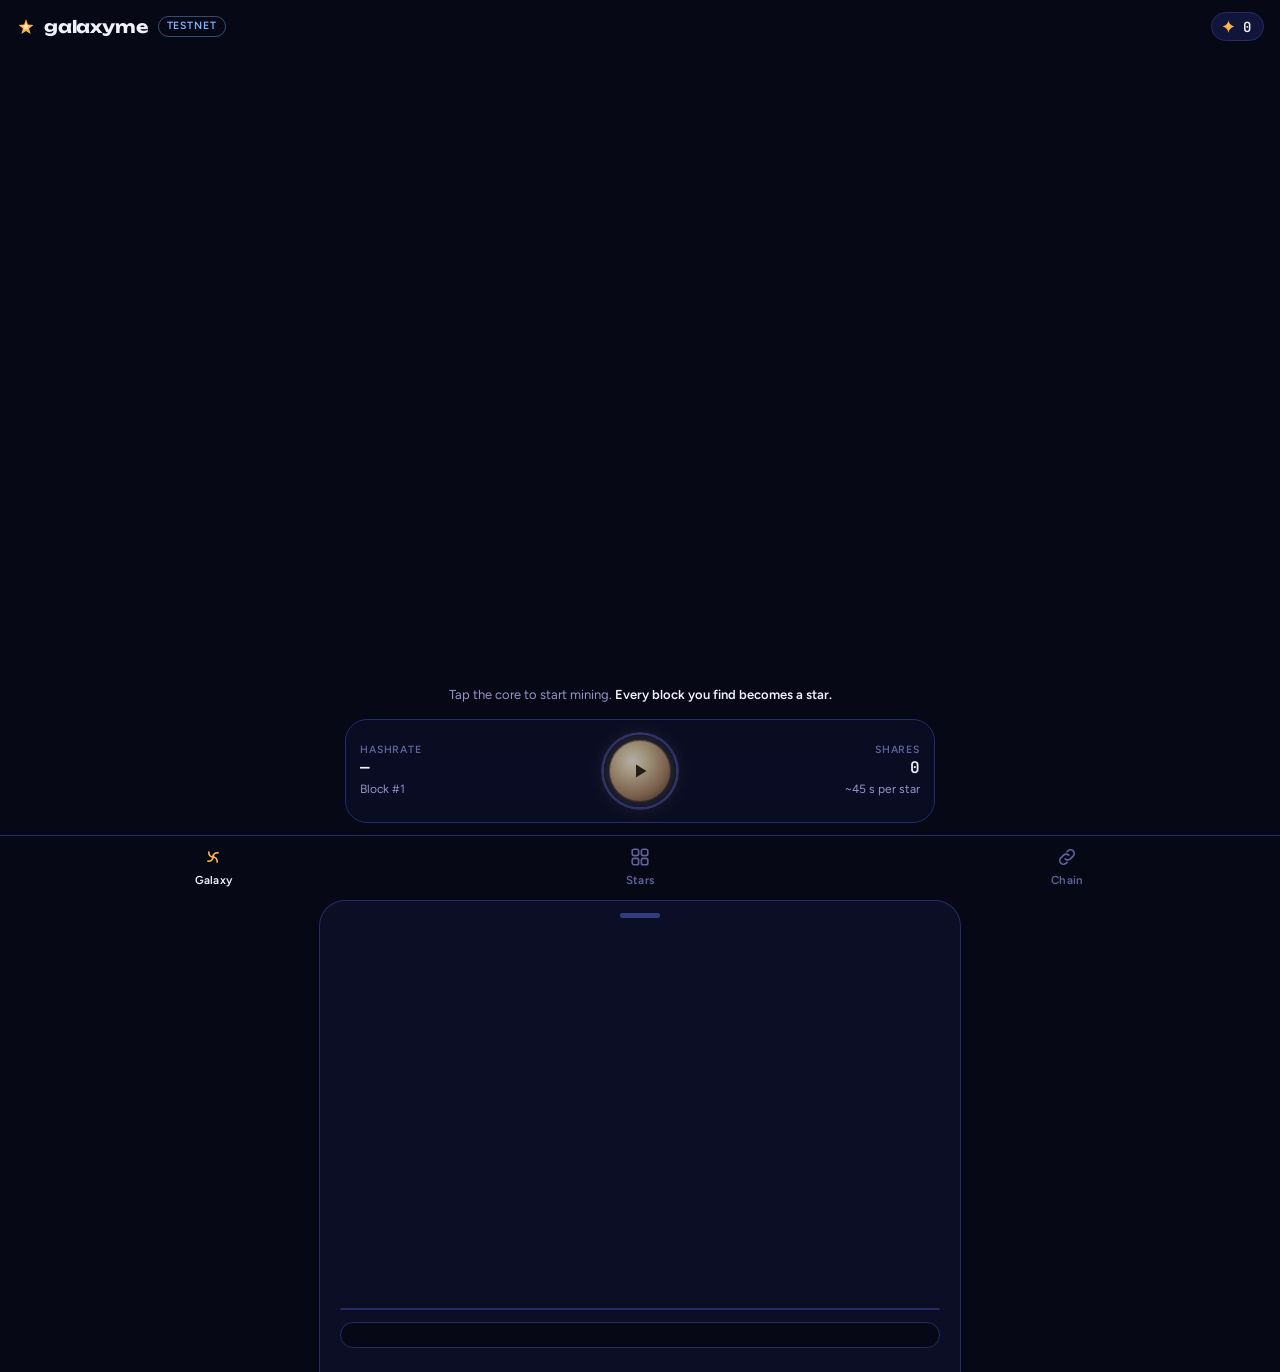
==== public/index.html @ 5bbd63e0 "Galaxyme: mine blocks in Telegram, every block becomes a star" ====
<!doctype html>
<html lang="en">
<head>
<meta charset="utf-8">
<meta name="viewport" content="width=device-width, initial-scale=1, viewport-fit=cover, interactive-widget=resizes-content">
<title>Galaxyme</title>
<meta name="description" content="Mine blocks on your phone. Every block you find becomes a star.">
<meta name="theme-color" content="#070816">
<link rel="preconnect" href="https://fonts.googleapis.com"><link rel="preconnect" href="https://fonts.gstatic.com" crossorigin>
<link rel="stylesheet" href="https://fonts.googleapis.com/css2?family=Unbounded:wght@600;700&family=Figtree:wght@400;600;700&family=JetBrains+Mono:wght@400;600&display=swap">
<script src="https://telegram.org/js/telegram-web-app.js"></script>
<style>
[hidden]{display:none!important}
body{margin:0}
:root{color-scheme:dark;
 --bg:#070816;--bg2:#0C0E26;--surface:#12153A;--surface2:#1A1E4C;--line:#262B66;--line2:#343A80;
 --ink:#F1F0FF;--muted:#9296C6;--faint:#5F6399;
 --amber:#FFB547;--amber-ink:#1C1204;--hydro:#7DB4FF;--good:#5CD6A2;--crit:#F26B7E;
 --ease-out:cubic-bezier(0.23,1,0.32,1);--ease-in-out:cubic-bezier(0.77,0,0.175,1);--ease-drawer:cubic-bezier(0.32,0.72,0,1);
 --display:"Unbounded","Arial Black",system-ui,sans-serif;--body:"Figtree",system-ui,-apple-system,"Segoe UI",sans-serif;--mono:"JetBrains Mono",ui-monospace,Menlo,Consolas,monospace;
 --nav-h:64px}
html,body{height:100%}
html{-webkit-tap-highlight-color:transparent;-webkit-text-size-adjust:100%;overscroll-behavior:none;background:var(--bg)}
body{background:var(--bg);color:var(--ink);font:400 15px/1.5 var(--body);overflow:hidden}
button{font:inherit;color:inherit;background:none;border:0;padding:0;cursor:pointer;touch-action:manipulation;user-select:none;-webkit-user-select:none;-webkit-touch-callout:none}
button:focus-visible{outline:2px solid var(--amber);outline-offset:3px;border-radius:12px}
.num{font-variant-numeric:tabular-nums}
#app{height:100%;display:grid;grid-template-rows:auto 1fr auto;position:relative;isolation:isolate}

/* top bar */
.top{display:flex;align-items:center;gap:10px;padding:calc(12px + env(safe-area-inset-top,0px)) 16px 10px;position:relative;z-index:3;background:linear-gradient(var(--bg) 40%,transparent)}
.brand{font:700 17px/1 var(--display);letter-spacing:-.01em;display:flex;align-items:center;gap:8px}
.brand svg{width:20px;height:20px}
.net{font:600 10.5px/1 var(--body);letter-spacing:.08em;text-transform:uppercase;color:var(--hydro);border:1px solid color-mix(in srgb,var(--hydro) 40%,transparent);border-radius:999px;padding:4px 8px}
.bal{margin-inline-start:auto;display:flex;align-items:center;gap:7px;background:var(--surface);border:1px solid var(--line);border-radius:999px;padding:6px 12px 6px 9px;font:600 14px/1 var(--mono);transition:transform 160ms var(--ease-out)}
.bal svg{width:15px;height:15px;color:var(--amber)}
.bal.bump{transform:scale(1.06)}

/* views */
.views{position:relative;min-height:0}
.view{position:absolute;inset:0;overflow:hidden}
.view[hidden]{display:none!important}
.scroll{overflow-y:auto;overscroll-behavior:contain;height:100%;padding:4px 16px 24px}

/* galaxy */
#sky{position:absolute;inset:0;width:100%;height:100%;touch-action:none;display:block}
.rig{position:absolute;left:12px;right:12px;bottom:12px;z-index:2;display:grid;grid-template-columns:1fr auto 1fr;align-items:center;gap:10px;
 background:color-mix(in srgb,var(--bg2) 82%,transparent);backdrop-filter:blur(14px);-webkit-backdrop-filter:blur(14px);border:1px solid var(--line);border-radius:22px;padding:12px 14px}
.stat{display:flex;flex-direction:column;gap:2px;min-width:0}
.stat.r{align-items:flex-end;text-align:right}
.stat .k{font:600 10.5px/1.2 var(--body);letter-spacing:.08em;text-transform:uppercase;color:var(--faint)}
.stat .v{font:600 16px/1.25 var(--mono);font-variant-numeric:tabular-nums;white-space:nowrap}
.stat .s{font-size:12px;color:var(--muted);white-space:nowrap;overflow:hidden;text-overflow:ellipsis}
.core{position:relative;width:78px;height:78px;border-radius:50%;display:grid;place-items:center;transition:transform 140ms var(--ease-out)}
.core:active{transform:scale(.95)}
.core:focus-visible{border-radius:50%}
.core .ring{position:absolute;inset:0;border-radius:50%;background:conic-gradient(var(--amber) calc(var(--p,0)*1turn),var(--line) 0);
 -webkit-mask:radial-gradient(farthest-side,transparent calc(100% - 3px),#000 calc(100% - 2.5px));mask:radial-gradient(farthest-side,transparent calc(100% - 3px),#000 calc(100% - 2.5px))}
.core .orb{width:62px;height:62px;border-radius:50%;background:radial-gradient(circle at 38% 34%,#FFF3D6 0%,#FFC766 26%,#E07A2E 62%,#5A1F24 100%);
 box-shadow:0 0 0 1px #0006 inset,0 0 18px 2px color-mix(in srgb,var(--amber) 30%,transparent);display:grid;place-items:center;transition:box-shadow 400ms ease,filter 400ms ease}
.core .orb svg{width:24px;height:24px;color:#2A1404;opacity:.9}
.core:not(.on) .orb{filter:saturate(.35) brightness(.72)}
.core.on .orb{animation:breathe 2.4s ease-in-out infinite}
@keyframes breathe{0%,100%{box-shadow:0 0 0 1px #0006 inset,0 0 18px 2px color-mix(in srgb,var(--amber) 35%,transparent)}50%{box-shadow:0 0 0 1px #0006 inset,0 0 34px 8px color-mix(in srgb,var(--amber) 55%,transparent)}}
.hint{position:absolute;left:0;right:0;bottom:118px;z-index:2;text-align:center;font-size:13px;color:var(--muted);pointer-events:none;transition:opacity 300ms ease}
.hint b{color:var(--ink);font-weight:600}
.spark{position:absolute;width:6px;height:6px;border-radius:50%;background:var(--amber);box-shadow:0 0 8px 2px var(--amber);pointer-events:none;z-index:2}

/* headings */
.h{display:flex;align-items:baseline;justify-content:space-between;gap:12px;margin:10px 0 14px}
.h h2{font:700 20px/1.2 var(--display);margin:0;letter-spacing:-.01em}
.h .c{color:var(--muted);font-size:13px}

/* chips */
.chips{display:flex;gap:8px;overflow-x:auto;padding-bottom:4px;margin:0 -16px 14px;padding-inline:16px;scrollbar-width:none}
.chips::-webkit-scrollbar{display:none}
.chip{flex:none;font-size:13px;font-weight:600;border-radius:999px;padding:6px 12px;background:var(--surface);border:1px solid var(--line);color:var(--muted);transition:background 160ms ease,color 160ms ease,transform 140ms var(--ease-out)}
.chip:active{transform:scale(.96)}
.chip[aria-pressed="true"]{background:var(--ink);color:var(--bg);border-color:var(--ink)}
.tag{display:inline-flex;align-items:center;gap:6px;font-size:12px;font-weight:600;color:var(--muted)}
.tag i{width:8px;height:8px;border-radius:50%;display:inline-block}

/* collection grid */
.grid{display:grid;grid-template-columns:repeat(auto-fill,minmax(100px,1fr));gap:10px}
.tile{background:var(--surface);border:1px solid var(--line);border-radius:16px;padding:12px 10px 10px;display:flex;flex-direction:column;align-items:center;gap:8px;text-align:center;transition:transform 140ms var(--ease-out)}
.tile:active{transform:scale(.97)}
.tile canvas{width:64px;height:64px}
.tile .n{font-weight:700;font-size:14px;line-height:1.2;overflow-wrap:anywhere}
.tile .d{font:400 11px/1 var(--mono);color:var(--faint)}
.empty{border:1px dashed var(--line2);border-radius:18px;padding:28px 20px;text-align:center;color:var(--muted)}
.empty b{display:block;color:var(--ink);font:700 16px/1.3 var(--display);margin-bottom:6px}

/* chain */
.kpis{display:grid;grid-template-columns:repeat(2,1fr);gap:10px;margin-bottom:14px}
.kpi{background:var(--surface);border:1px solid var(--line);border-radius:16px;padding:12px 14px}
.kpi .k{font:600 10.5px/1.2 var(--body);letter-spacing:.08em;text-transform:uppercase;color:var(--faint)}
.kpi .v{font:600 20px/1.3 var(--mono);font-variant-numeric:tabular-nums;margin-top:4px}
.verify{width:100%;display:flex;align-items:center;justify-content:space-between;gap:10px;background:var(--surface2);border:1px solid var(--line2);border-radius:16px;padding:14px 16px;margin-bottom:16px;text-align:left;transition:transform 140ms var(--ease-out)}
.verify:active{transform:scale(.98)}
.verify .t{font-weight:700}
.verify .s{font-size:13px;color:var(--muted)}
.verify .s.ok{color:var(--good)}.verify .s.bad{color:var(--crit)}
.verify svg{width:22px;height:22px;flex:none;color:var(--hydro)}
.blocks{display:flex;flex-direction:column;gap:1px;background:var(--line);border:1px solid var(--line);border-radius:16px;overflow:hidden}
.blk{display:grid;grid-template-columns:auto 1fr auto;gap:4px 12px;align-items:center;background:var(--surface);padding:12px 14px;text-align:left;width:100%}
.blk .hgt{font:600 13px/1 var(--mono);color:var(--ink);grid-row:span 2}
.blk .hx{font:400 12px/1.3 var(--mono);color:var(--faint);white-space:nowrap;overflow:hidden;text-overflow:ellipsis;min-width:0}
.hx .z,.hash .z{color:var(--amber)}
.blk .when{font-size:12px;color:var(--muted);text-align:right}
.blk .nm{font-weight:600;font-size:14px;min-width:0;overflow:hidden;text-overflow:ellipsis;white-space:nowrap}

/* nav */
.nav{display:grid;grid-template-columns:repeat(3,1fr);border-top:1px solid var(--line);background:var(--bg);padding-bottom:env(safe-area-inset-bottom,0px);z-index:3}
.nav button{height:var(--nav-h);display:flex;flex-direction:column;align-items:center;justify-content:center;gap:4px;color:var(--faint);font-size:11.5px;font-weight:600;letter-spacing:.02em;transition:color 160ms ease}
.nav button svg{width:22px;height:22px;transition:transform 140ms var(--ease-out)}
.nav button:active svg{transform:scale(.9)}
.nav button[aria-current="page"]{color:var(--ink)}
.nav button[aria-current="page"] svg{color:var(--amber)}

/* sheet */
.scrim{position:absolute;inset:0;background:#02030ccc;z-index:10;opacity:0;transition:opacity 300ms var(--ease-out);pointer-events:none}
.scrim.open{opacity:1;pointer-events:auto}
.sheet{position:absolute;left:0;right:0;bottom:0;z-index:11;max-height:92%;display:flex;flex-direction:column;background:var(--bg2);border:1px solid var(--line);border-bottom:0;border-radius:26px 26px 0 0;
 transform:translateY(100%);transition:transform 500ms var(--ease-drawer);padding-bottom:env(safe-area-inset-bottom,0px);max-width:640px;margin:0 auto}
.sheet.open{transform:translateY(0)}
.sheet .grab{flex:none;height:28px;display:grid;place-items:center;touch-action:none;cursor:grab}
.sheet .grab::before{content:"";width:40px;height:5px;border-radius:9px;background:var(--line2)}
.sheet .body{overflow-y:auto;overscroll-behavior:contain;padding:0 20px 24px}
.eyebrow{font:600 11px/1 var(--body);letter-spacing:.14em;text-transform:uppercase;color:var(--amber);text-align:center;min-height:11px}
.view3d{display:block;width:100%;max-width:340px;aspect-ratio:1;margin:4px auto 0}
.sname{font:700 30px/1.1 var(--display);text-align:center;margin:4px 0 6px;letter-spacing:-.02em;text-wrap:balance;overflow-wrap:anywhere}
.smeta{display:flex;justify-content:center;gap:10px;flex-wrap:wrap;align-items:center;margin-bottom:18px}
.badge{font-size:12.5px;font-weight:700;padding:5px 11px;border-radius:999px;border:1px solid var(--line2);background:var(--surface)}
.facts{display:grid;grid-template-columns:repeat(2,1fr);gap:1px;background:var(--line);border:1px solid var(--line);border-radius:16px;overflow:hidden;margin-bottom:12px}
.fact{background:var(--surface);padding:12px 14px}
.fact .k{font:600 10.5px/1.2 var(--body);letter-spacing:.08em;text-transform:uppercase;color:var(--faint)}
.fact .v{font:600 15px/1.35 var(--mono);font-variant-numeric:tabular-nums;margin-top:3px}
.hash{font:400 12px/1.55 var(--mono);color:var(--muted);word-break:break-all;background:var(--bg);border:1px solid var(--line);border-radius:14px;padding:12px 14px;user-select:text}
.hash .l{display:block;font:600 10.5px/1.2 var(--body);letter-spacing:.08em;text-transform:uppercase;color:var(--faint);margin-bottom:6px}

/* toast */
.toast{position:absolute;top:58px;left:50%;z-index:20;display:flex;align-items:center;gap:8px;background:var(--ink);color:var(--bg);font-weight:700;border-radius:999px;padding:9px 16px;
 transform:translate(-50%,-140%);opacity:0;transition:transform 400ms ease,opacity 400ms ease;pointer-events:none;white-space:nowrap}
.toast svg{width:16px;height:16px;color:#C07A0C}
.toast.show{transform:translate(-50%,0);opacity:1}

@media (hover:hover) and (pointer:fine){
 .tile:hover{border-color:var(--line2)}
 .blk:hover{background:var(--surface2)}
 .nav button:hover{color:var(--muted)}
}
@media (prefers-reduced-motion:reduce){
 .core.on .orb{animation:none}
 .sheet{transition:transform 1ms linear,opacity 200ms ease}
 .toast{transition:opacity 200ms ease}
 .core:active,.tile:active,.chip:active,.verify:active{transform:none}
}
@media (min-width:700px){.rig{left:50%;right:auto;width:560px;transform:translateX(-50%)}}
</style>
</head>
<body>
<div id="app">
 <header class="top">
  <div class="brand"><svg viewBox="0 0 24 24" fill="none" aria-hidden="true"><path d="M12 2.5l2.2 6.6 6.8.4-5.3 4.2 1.8 6.8L12 16.7l-5.5 3.8 1.8-6.8L3 9.5l6.8-.4L12 2.5z" fill="#FFB547"/><path d="M12 7.2l1 3 3.1.2-2.4 1.9.8 3.1L12 13.7l-2.5 1.7.8-3.1-2.4-1.9 3.1-.2 1-3z" fill="#FFF3D6"/></svg>galaxyme</div>
  <span class="net" title="Local test network on this device">Testnet</span>
  <div class="bal" id="bal" aria-label="Stardust balance"><svg viewBox="0 0 24 24" fill="currentColor" aria-hidden="true"><path d="M12 1.5c.6 5.3 3.2 8.4 9.5 10.5-6.3 2.1-8.9 5.2-9.5 10.5-.6-5.3-3.2-8.4-9.5-10.5C8.8 9.9 11.4 6.8 12 1.5z"/></svg><span class="num" id="balv">0</span></div>
 </header>

 <main class="views">
  <section class="view" id="v-galaxy" aria-label="Galaxy">
   <canvas id="sky" aria-label="Galaxy map. Drag to pan, pinch to zoom, tap a star to open it."></canvas>
   <p class="hint" id="hint">Tap the core to start mining. <b>Every block you find becomes a star.</b></p>
   <div class="rig">
    <div class="stat"><span class="k">Hashrate</span><span class="v" id="rate">—</span><span class="s" id="blockno">Block #1</span></div>
    <button class="core" id="core" aria-pressed="false" aria-label="Start mining"><span class="ring" id="ring"></span><span class="orb"><svg id="coreIcon" viewBox="0 0 24 24" fill="currentColor" aria-hidden="true"><path d="M8 5.5v13l10.5-6.5L8 5.5z"/></svg></span></button>
    <div class="stat r"><span class="k">Shares</span><span class="v" id="shares">0</span><span class="s" id="eta">~45 s per star</span></div>
   </div>
  </section>

  <section class="view" id="v-stars" hidden aria-label="Your stars">
   <div class="scroll">
    <div class="h"><h2>Your stars</h2><span class="c num" id="starCount">0 found</span></div>
    <div class="chips" id="filters" role="group" aria-label="Filter by class"></div>
    <div class="grid" id="grid"></div>
   </div>
  </section>

  <section class="view" id="v-chain" hidden aria-label="Chain">
   <div class="scroll">
    <div class="h"><h2>Chain</h2><span class="c" id="addr"></span></div>
    <div class="kpis">
     <div class="kpi"><div class="k">Height</div><div class="v" id="k-height">0</div></div>
     <div class="kpi"><div class="k">Difficulty</div><div class="v" id="k-diff">—</div></div>
     <div class="kpi"><div class="k">Avg block time</div><div class="v" id="k-time">—</div></div>
     <div class="kpi"><div class="k">Era · reward</div><div class="v" id="k-era">I · 1,000</div></div>
    </div>
    <button class="verify" id="verify"><span><span class="t">Verify the whole chain</span><br><span class="s" id="verifyS">Re-hash every block on this phone and check every link</span></span><svg viewBox="0 0 24 24" fill="none" stroke="currentColor" stroke-width="1.8" stroke-linecap="round" stroke-linejoin="round" aria-hidden="true"><path d="M12 3l7 3v5c0 4.5-3 8.3-7 10-4-1.7-7-5.5-7-10V6l7-3z"/><path d="M8.5 12.2l2.4 2.4 4.6-4.8"/></svg></button>
    <div class="blocks" id="blocks"></div>
   </div>
  </section>

  <div class="toast" id="toast" role="status"><svg viewBox="0 0 24 24" fill="currentColor" aria-hidden="true"><path d="M12 1.5c.6 5.3 3.2 8.4 9.5 10.5-6.3 2.1-8.9 5.2-9.5 10.5-.6-5.3-3.2-8.4-9.5-10.5C8.8 9.9 11.4 6.8 12 1.5z"/></svg><span id="toastT"></span></div>
 </main>

 <nav class="nav" aria-label="Sections">
  <button data-v="galaxy" aria-current="page"><svg viewBox="0 0 24 24" fill="none" stroke="currentColor" stroke-width="1.8" stroke-linecap="round" aria-hidden="true"><path d="M12 12c0-3 2.5-5 5.5-4.5M12 12c3 0 5 2.5 4.5 5.5M12 12c0 3-2.5 5-5.5 4.5M12 12c-3 0-5-2.5-4.5-5.5"/><circle cx="12" cy="12" r="1.6" fill="currentColor" stroke="none"/></svg>Galaxy</button>
  <button data-v="stars"><svg viewBox="0 0 24 24" fill="none" stroke="currentColor" stroke-width="1.8" stroke-linejoin="round" aria-hidden="true"><rect x="3.5" y="3.5" width="7" height="7" rx="2"/><rect x="13.5" y="3.5" width="7" height="7" rx="2"/><rect x="3.5" y="13.5" width="7" height="7" rx="2"/><rect x="13.5" y="13.5" width="7" height="7" rx="2"/></svg>Stars</button>
  <button data-v="chain"><svg viewBox="0 0 24 24" fill="none" stroke="currentColor" stroke-width="1.8" stroke-linecap="round" aria-hidden="true"><path d="M10 14a4 4 0 005.7 0l3-3a4 4 0 00-5.7-5.7l-1 1"/><path d="M14 10a4 4 0 00-5.7 0l-3 3a4 4 0 005.7 5.7l1-1"/></svg>Chain</button>
 </nav>

 <div class="scrim" id="scrim"></div>
 <section class="sheet" id="sheet" role="dialog" aria-modal="true" aria-labelledby="sname" inert>
  <div class="grab" id="grab"></div>
  <div class="body" id="sbody">
   <div class="eyebrow" id="seyebrow"></div>
   <canvas class="view3d" id="scene"></canvas>
   <h3 class="sname" id="sname"></h3>
   <div class="smeta" id="smeta"></div>
   <div class="facts" id="facts"></div>
   <div class="hash" id="shash"></div>
  </div>
 </section>
</div>

<script type="text/plain" id="wsrc">// double SHA-256 over a 128-byte header, nonce = last 16 bytes (words 12..15 of block 2)
const K=new Int32Array([0x428a2f98,0x71374491,0xb5c0fbcf,0xe9b5dba5,0x3956c25b,0x59f111f1,0x923f82a4,0xab1c5ed5,0xd807aa98,0x12835b01,0x243185be,0x550c7dc3,0x72be5d74,0x80deb1fe,0x9bdc06a7,0xc19bf174,0xe49b69c1,0xefbe4786,0x0fc19dc6,0x240ca1cc,0x2de92c6f,0x4a7484aa,0x5cb0a9dc,0x76f988da,0x983e5152,0xa831c66d,0xb00327c8,0xbf597fc7,0xc6e00bf3,0xd5a79147,0x06ca6351,0x14292967,0x27b70a85,0x2e1b2138,0x4d2c6dfc,0x53380d13,0x650a7354,0x766a0abb,0x81c2c92e,0x92722c85,0xa2bfe8a1,0xa81a664b,0xc24b8b70,0xc76c51a3,0xd192e819,0xd6990624,0xf40e3585,0x106aa070,0x19a4c116,0x1e376c08,0x2748774c,0x34b0bcb5,0x391c0cb3,0x4ed8aa4a,0x5b9cca4f,0x682e6ff3,0x748f82ee,0x78a5636f,0x84c87814,0x8cc70208,0x90befffa,0xa4506ceb,0xbef9a3f7,0xc67178f2]);
const IV=new Int32Array([0x6a09e667,0xbb67ae85,0x3c6ef372,0xa54ff53a,0x510e527f,0x9b05688c,0x1f83d9ab,0x5be0cd19]);
const W=new Int32Array(64);
function compress(st,blk){ // st: Int32Array(8) in/out, blk: Int32Array(16)
  for(let i=0;i<16;i++)W[i]=blk[i];
  for(let i=16;i<64;i++){const a=W[i-15],b=W[i-2];
    const s0=((a>>>7)|(a<<25))^((a>>>18)|(a<<14))^(a>>>3);
    const s1=((b>>>17)|(b<<15))^((b>>>19)|(b<<13))^(b>>>10);
    W[i]=(W[i-16]+s0+W[i-7]+s1)|0;}
  let a=st[0],b=st[1],c=st[2],d=st[3],e=st[4],f=st[5],g=st[6],h=st[7];
  for(let i=0;i<64;i++){
    const S1=((e>>>6)|(e<<26))^((e>>>11)|(e<<21))^((e>>>25)|(e<<7));
    const t1=(h+S1+((e&f)^(~e&g))+K[i]+W[i])|0;
    const S0=((a>>>2)|(a<<30))^((a>>>13)|(a<<19))^((a>>>22)|(a<<10));
    const t2=(S0+((a&b)^(a&c)^(b&c)))|0;
    h=g;g=f;f=e;e=(d+t1)|0;d=c;c=b;b=a;a=(t1+t2)|0;}
  st[0]=(st[0]+a)|0;st[1]=(st[1]+b)|0;st[2]=(st[2]+c)|0;st[3]=(st[3]+d)|0;
  st[4]=(st[4]+e)|0;st[5]=(st[5]+f)|0;st[6]=(st[6]+g)|0;st[7]=(st[7]+h)|0;
}
// header: Uint8Array(128). returns object able to hash with a 64-bit nonce (words 14,15)
function makeMiner(header){
  const dv=new DataView(header.buffer,header.byteOffset,128);
  const b1=new Int32Array(16),b2=new Int32Array(16);
  for(let i=0;i<16;i++){b1[i]=dv.getInt32(i*4);b2[i]=dv.getInt32(64+i*4);}
  const mid=new Int32Array(IV);compress(mid,b1);
  const pad=new Int32Array(16);pad[0]=0x80000000|0;pad[15]=1024;
  const st=new Int32Array(8),blk3=new Int32Array(16);blk3[8]=0x80000000|0;blk3[15]=256;
  const out=new Int32Array(8);
  return function hash(nHi,nLo){ // sets nonce words 14,15; result in out (big-endian words)
    b2[14]=nHi;b2[15]=nLo;
    st.set(mid);compress(st,b2);compress(st,pad);
    for(let i=0;i<8;i++)blk3[i]=st[i];
    out.set(IV);compress(out,blk3);
    return out;
  };
}
function lzBits(out){let n=0;for(let i=0;i<8;i++){const w=out[i]>>>0;if(w===0){n+=32;continue;}return n+Math.clz32(w);}return n;}
// mining worker: expects makeMiner() from miner.js above
function below(o,t){const a=o[0]>>>0,b=o[1]>>>0;return a<t[0]||(a===t[0]&&b<t[1]);}
function hex(o){let s='';for(let i=0;i<8;i++)s+=(o[i]>>>0).toString(16).padStart(8,'0');return s;}
let job=null,running=false,looping=false,hashes=0,shares=0,last=0;
function flush(){postMessage({t:'p',h:hashes,s:shares});hashes=0;shares=0;last=performance.now();}
function run(){
  if(!running||!job){looping=false;return;}
  looping=true;const H=job.H,thr=job.thr,sthr=job.sthr,end=performance.now()+40;let n=job.n;
  outer:while(performance.now()<end){
    for(let i=0;i<1000;i++){
      const o=H(0,n);
      if(below(o,sthr)){shares++;
        if(below(o,thr)){hashes+=i+1;const found={t:'f',id:job.id,nonce:[0,n],hash:hex(o)};job=null;flush();postMessage(found);looping=false;return;}}
      n=(n+1)>>>0;
    }
    hashes+=1000;
  }
  job.n=n;
  if(performance.now()-last>250)flush();
  setTimeout(run,0);
}
onmessage=e=>{const m=e.data;
  if(m.cmd==='job'){job={id:m.id,H:makeMiner(new Uint8Array(m.header)),thr:m.thr,sthr:m.sthr,n:0};if(running&&!looping)run();}
  else if(m.cmd==='start'){running=true;if(!looping)run();}
  else if(m.cmd==='stop'){running=false;flush();}
};
</script>
<script>
// double SHA-256 over a 128-byte header, nonce = last 16 bytes (words 12..15 of block 2)
const K=new Int32Array([0x428a2f98,0x71374491,0xb5c0fbcf,0xe9b5dba5,0x3956c25b,0x59f111f1,0x923f82a4,0xab1c5ed5,0xd807aa98,0x12835b01,0x243185be,0x550c7dc3,0x72be5d74,0x80deb1fe,0x9bdc06a7,0xc19bf174,0xe49b69c1,0xefbe4786,0x0fc19dc6,0x240ca1cc,0x2de92c6f,0x4a7484aa,0x5cb0a9dc,0x76f988da,0x983e5152,0xa831c66d,0xb00327c8,0xbf597fc7,0xc6e00bf3,0xd5a79147,0x06ca6351,0x14292967,0x27b70a85,0x2e1b2138,0x4d2c6dfc,0x53380d13,0x650a7354,0x766a0abb,0x81c2c92e,0x92722c85,0xa2bfe8a1,0xa81a664b,0xc24b8b70,0xc76c51a3,0xd192e819,0xd6990624,0xf40e3585,0x106aa070,0x19a4c116,0x1e376c08,0x2748774c,0x34b0bcb5,0x391c0cb3,0x4ed8aa4a,0x5b9cca4f,0x682e6ff3,0x748f82ee,0x78a5636f,0x84c87814,0x8cc70208,0x90befffa,0xa4506ceb,0xbef9a3f7,0xc67178f2]);
const IV=new Int32Array([0x6a09e667,0xbb67ae85,0x3c6ef372,0xa54ff53a,0x510e527f,0x9b05688c,0x1f83d9ab,0x5be0cd19]);
const W=new Int32Array(64);
function compress(st,blk){ // st: Int32Array(8) in/out, blk: Int32Array(16)
  for(let i=0;i<16;i++)W[i]=blk[i];
  for(let i=16;i<64;i++){const a=W[i-15],b=W[i-2];
    const s0=((a>>>7)|(a<<25))^((a>>>18)|(a<<14))^(a>>>3);
    const s1=((b>>>17)|(b<<15))^((b>>>19)|(b<<13))^(b>>>10);
    W[i]=(W[i-16]+s0+W[i-7]+s1)|0;}
  let a=st[0],b=st[1],c=st[2],d=st[3],e=st[4],f=st[5],g=st[6],h=st[7];
  for(let i=0;i<64;i++){
    const S1=((e>>>6)|(e<<26))^((e>>>11)|(e<<21))^((e>>>25)|(e<<7));
    const t1=(h+S1+((e&f)^(~e&g))+K[i]+W[i])|0;
    const S0=((a>>>2)|(a<<30))^((a>>>13)|(a<<19))^((a>>>22)|(a<<10));
    const t2=(S0+((a&b)^(a&c)^(b&c)))|0;
    h=g;g=f;f=e;e=(d+t1)|0;d=c;c=b;b=a;a=(t1+t2)|0;}
  st[0]=(st[0]+a)|0;st[1]=(st[1]+b)|0;st[2]=(st[2]+c)|0;st[3]=(st[3]+d)|0;
  st[4]=(st[4]+e)|0;st[5]=(st[5]+f)|0;st[6]=(st[6]+g)|0;st[7]=(st[7]+h)|0;
}
// header: Uint8Array(128). returns object able to hash with a 64-bit nonce (words 14,15)
function makeMiner(header){
  const dv=new DataView(header.buffer,header.byteOffset,128);
  const b1=new Int32Array(16),b2=new Int32Array(16);
  for(let i=0;i<16;i++){b1[i]=dv.getInt32(i*4);b2[i]=dv.getInt32(64+i*4);}
  const mid=new Int32Array(IV);compress(mid,b1);
  const pad=new Int32Array(16);pad[0]=0x80000000|0;pad[15]=1024;
  const st=new Int32Array(8),blk3=new Int32Array(16);blk3[8]=0x80000000|0;blk3[15]=256;
  const out=new Int32Array(8);
  return function hash(nHi,nLo){ // sets nonce words 14,15; result in out (big-endian words)
    b2[14]=nHi;b2[15]=nLo;
    st.set(mid);compress(st,b2);compress(st,pad);
    for(let i=0;i<8;i++)blk3[i]=st[i];
    out.set(IV);compress(out,blk3);
    return out;
  };
}
function lzBits(out){let n=0;for(let i=0;i<8;i++){const w=out[i]>>>0;if(w===0){n+=32;continue;}return n+Math.clz32(w);}return n;}

// ---- chain + star core (shared by page and tests) ----
const ERA_BLOCKS=100000, BASE_REWARD=1000, SHARE_FACTOR=64;
function hexToBytes(h){const b=new Uint8Array(h.length/2);for(let i=0;i<b.length;i++)b[i]=parseInt(h.substr(i*2,2),16);return b;}
function wordsToHex(o){let s='';for(let i=0;i<8;i++)s+=(o[i]>>>0).toString(16).padStart(8,'0');return s;}
function hexToWords(h){const o=new Int32Array(8);for(let i=0;i<8;i++)o[i]=parseInt(h.substr(i*8,8),16)|0;return o;}
function sha32(words){const st=new Int32Array(IV),b=new Int32Array(16);for(let i=0;i<8;i++)b[i]=words[i];b[8]=0x80000000|0;b[15]=256;compress(st,b);return st;}
// threshold: floor(2^64 / E) as [hi,lo] unsigned words
function thrFor(E){const t=(1n<<64n)/BigInt(Math.max(1,Math.round(E)));const c=t>0xFFFFFFFFFFFFFFFFn?0xFFFFFFFFFFFFFFFFn:t;return [Number(c>>32n),Number(c&0xFFFFFFFFn)];}
function shareThr(E){return thrFor(Math.max(1,E/SHARE_FACTOR));}
function below(o,thr){const a=o[0]>>>0,b=o[1]>>>0;return a<thr[0]||(a===thr[0]&&b<thr[1]);}
// header layout (128 bytes): version4 height8 prev32 sharesRoot32 miner20 time8 target8 nonce16
function buildHeader(blk){const h=new Uint8Array(128),dv=new DataView(h.buffer);
  dv.setUint32(0,1);dv.setUint32(4,Math.floor(blk.height/4294967296));dv.setUint32(8,blk.height>>>0);
  h.set(hexToBytes(blk.prev),12);h.set(hexToBytes(blk.shares||'0'.repeat(64)),44);h.set(hexToBytes(blk.miner),76);
  dv.setUint32(96,Math.floor(blk.time/4294967296));dv.setUint32(100,blk.time>>>0);
  dv.setUint32(104,blk.thr[0]);dv.setUint32(108,blk.thr[1]);
  dv.setUint32(112,blk.xn[0]>>>0);dv.setUint32(116,blk.xn[1]>>>0);dv.setUint32(120,blk.nonce[0]>>>0);dv.setUint32(124,blk.nonce[1]>>>0);
  return h;}
function hashBlock(blk){const m=makeMiner(buildHeader(blk));return m(blk.nonce[0]|0,blk.nonce[1]|0);}
function rarityBits(o,thr){const top=(o[0]>>>0)*4294967296+(o[1]>>>0);const t=thr[0]*4294967296+thr[1];if(top<=0)return 40;return Math.max(0,Math.floor(Math.log2(t/top)));}
function verifyChain(blocks){for(let i=0;i<blocks.length;i++){const b=blocks[i];const o=hashBlock(b);const hx=wordsToHex(o);
  if(hx!==b.hash)return {ok:false,at:b.height,why:'hash mismatch'};if(!below(o,b.thr))return {ok:false,at:b.height,why:'above target'};
  if(i>0&&(b.prev!==blocks[i-1].hash||b.height!==blocks[i-1].height+1))return {ok:false,at:b.height,why:'broken link'};}
  return {ok:true,n:blocks.length};}
function rewardAt(h){return BASE_REWARD/Math.pow(2,Math.floor(h/ERA_BLOCKS));}

// ---- star from block ----
const CLASSES=[
 {id:'main',name:'Main sequence',min:0,max:2,odds:'7 in 8'},
 {id:'giant',name:'Giant',min:3,max:4,odds:'1 in 11'},
 {id:'binary',name:'Binary system',min:5,max:6,odds:'1 in 43'},
 {id:'pulsar',name:'Pulsar',min:7,max:9,odds:'1 in 146'},
 {id:'hole',name:'Black hole',min:10,max:999,odds:'1 in 1,024'}];
function classFor(k){return CLASSES.find(c=>k>=c.min&&k<=c.max);}
function prng(words){const s=new Uint32Array(4);for(let i=0;i<4;i++)s[i]=(words[i]^words[i+4])>>>0;if(!(s[0]|s[1]|s[2]|s[3]))s[0]=1;
  return function(){let t=s[3];const s0=s[0];s[3]=s[2];s[2]=s[1];s[1]=s0;t^=t<<11;t^=t>>>8;s[0]=(t^s0^(s0>>>19))>>>0;return s[0]/4294967296;};}
function tempColor(T){T=Math.min(40000,Math.max(1000,T))/100;let r,g,b;
  if(T<=66){r=255;g=99.4708025861*Math.log(T)-161.1195681661;}else{r=329.698727446*Math.pow(T-60,-0.1332047592);g=288.1221695283*Math.pow(T-60,-0.0755148492);}
  if(T>=66)b=255;else if(T<=19)b=0;else b=138.5177312231*Math.log(T-10)-305.0447927307;
  const c=v=>Math.round(Math.min(255,Math.max(0,v)));return [c(r),c(g),c(b)];}
const ON=['v','k','th','s','r','n','l','m','z','dr','kr','ph','t','y','h','qu','sel','ar','or'],VO=['a','e','i','o','u','ae','ai','y','io','ea','ei'],CO=['','','','n','r','s','th','x','l','nd'];
const PLANET_TONES=[[196,120,84],[214,176,122],[120,160,214],[150,200,190],[210,140,170],[170,150,120],[230,210,170],[110,130,170]];
function starFrom(blk){
  const words=hexToWords(blk.hash);const seed=sha32(words);const R=prng(seed);
  const k=blk.height===0?-1:rarityBits(words,blk.thr);const cls=blk.height===0?{id:'origin',name:'Origin',odds:'one of one'}:classFor(k);
  let nm='';const syl=2+(R()<0.35?1:0);for(let i=0;i<syl;i++){nm+=ON[Math.floor(R()*ON.length)]+VO[Math.floor(R()*VO.length)]+(i===syl-1?CO[Math.floor(R()*CO.length)]:'');}
  nm=nm[0].toUpperCase()+nm.slice(1);if(blk.height===0)nm='Origin';
  const s={name:nm,designation:'GX-'+String(blk.height).padStart(6,'0'),cls:cls.id,className:cls.name,odds:cls.odds,k,height:blk.height};
  let T,T2=null,mass=null,period=null,radius,nPl;
  const r=R();
  switch(cls.id){
    case 'main':T=2700+9500*Math.pow(r,2.2);radius=Math.pow(T/5800,1.25)*(0.8+0.4*R());nPl=[0,1,2,3,4,5,6,7,8][Math.floor(Math.pow(R(),1.6)*9)];break;
    case 'giant':if(r<0.6){T=3300+1400*R();s.className='Red giant';}else{T=12000+18000*R();s.className='Blue giant';}radius=10+190*R();nPl=Math.floor(Math.pow(R(),1.5)*5);break;
    case 'binary':T=3000+8000*R();T2=2800+7000*R();radius=Math.pow(T/5800,1.25);nPl=Math.floor(R()*4);break;
    case 'pulsar':T=400000+600000*R();period=Math.round((1.4+Math.pow(R(),2)*900)*10)/10;radius=0.000015;nPl=R()<0.2?1:0;break;
    case 'hole':mass=Math.round((5+55*R())*10)/10;T=null;radius=null;nPl=0;break;
    default:T=5772;radius=1;nPl=3;}
  s.temp=T;s.temp2=T2;s.mass=mass;s.period=period;s.radius=radius;
  s.color=cls.id==='pulsar'?[205,225,255]:cls.id==='hole'?[255,170,90]:tempColor(T);s.color2=T2?tempColor(T2):null;
  s.planets=[];for(let i=0;i<nPl;i++){const tone=PLANET_TONES[Math.floor(R()*PLANET_TONES.length)];s.planets.push({orbit:0.34+i*0.085+R()*0.03,size:2+R()*4.5,tone,ring:R()<0.22,phase:R()*Math.PI*2,speed:0.35/Math.pow(0.34+i*0.09,1.5),moons:Math.floor(Math.pow(R(),2)*4)});}
  // galaxy position (unit disc)
  const era=Math.floor(blk.height/ERA_BLOCKS),arm=era%4;const t=blk.height===0?0:Math.log(1+(blk.height%ERA_BLOCKS||ERA_BLOCKS))/Math.log(1+ERA_BLOCKS);
  const ang=arm*Math.PI/2+t*2.6*Math.PI+(R()-0.5)*0.3;const rad=blk.height===0?0:0.07+0.88*t+(R()-0.5)*0.05;
  s.x=Math.cos(ang)*rad;s.y=Math.sin(ang)*rad;s.twinkle=R()*Math.PI*2;
  return s;}

(()=>{
'use strict';
const $=id=>document.getElementById(id);
const tg=(window.Telegram&&window.Telegram.WebApp)||null;
const reduce=matchMedia('(prefers-reduced-motion: reduce)').matches;
const TARGET_S=45, KEY='galaxyme.v1', GR=1000;
const fmt=n=>Math.round(n).toLocaleString('en-US');
const GENESIS={"height": 0, "prev": "0000000000000000000000000000000000000000000000000000000000000000", "miner": "0000000000000000000000000000000000000000", "time": 1790553600, "thr": [4096, 0], "xn": [0, 0], "nonce": [0, 495686], "hash": "00000847869d76712ec4e85cf7cd8c4fa0434dc6bd8e1b3ba5df2b5a1857cd4d"};

/* ---------- state ---------- */
function rndHex(n){const b=new Uint8Array(n);crypto.getRandomValues(b);return Array.from(b,x=>x.toString(16).padStart(2,'0')).join('');}
let S=null;
try{const raw=localStorage.getItem(KEY);if(raw){const p=JSON.parse(raw);if(p&&p.v===1&&Array.isArray(p.blocks)&&p.blocks.length&&p.blocks[0].hash===GENESIS.hash)S=p;}}catch(_){}
if(!S)S={v:1,addr:rndHex(20),blocks:[GENESIS],E:2**23,balance:0,sharesTotal:0};
function save(){try{localStorage.setItem(KEY,JSON.stringify(S));}catch(_){}}
const stars=new Map();
for(const b of S.blocks)stars.set(b.height,starFrom(b));
const tip=()=>S.blocks[S.blocks.length-1];

/* ---------- haptics ---------- */
function buzz(kind){try{if(tg&&tg.HapticFeedback){kind==='success'?tg.HapticFeedback.notificationOccurred('success'):tg.HapticFeedback.impactOccurred(kind||'light');}else if(navigator.vibrate){navigator.vibrate(kind==='success'?[18,60,28]:10);}}catch(_){}}
if(tg){try{tg.ready();tg.expand();tg.setHeaderColor&&tg.setHeaderColor('#070816');tg.setBackgroundColor&&tg.setBackgroundColor('#070816');}catch(_){}}

/* ---------- formatting ---------- */
function rateTxt(r){if(!r)return '—';if(r>=1e6)return (r/1e6).toFixed(2)+' MH/s';if(r>=1e3)return (r/1e3).toFixed(r>=1e5?0:1)+' kH/s';return Math.round(r)+' H/s';}
function ago(sec){const d=Math.max(0,Date.now()/1000-sec);if(d<45)return 'just now';if(d<3600)return Math.round(d/60)+' min ago';if(d<86400)return Math.round(d/3600)+' h ago';return Math.round(d/86400)+' d ago';}
function zeroHex(h){const i=h.search(/[^0]/);const z=i<0?h.length:i;return '<span class="z">'+h.slice(0,z)+'</span>'+h.slice(z);}
const ERA_NAMES=['I','II','III','IV','V','VI','VII','VIII','IX','X'];
const CLASS_COLORS={origin:'#FFD27A',main:'#FFE2B8',giant:'#FF9A6B',binary:'#B7D3FF',pulsar:'#9FE8FF',hole:'#FF8A4C'};

/* ---------- balance + toast ---------- */
function renderBal(){$('balv').textContent=fmt(S.balance);}
let toastT=0;
function toast(msg){$('toastT').textContent=msg;const t=$('toast');t.classList.add('show');clearTimeout(toastT);toastT=setTimeout(()=>t.classList.remove('show'),2600);}

/* ---------- star art ---------- */
const rgba=(c,a)=>`rgba(${c[0]},${c[1]},${c[2]},${a})`;
function mix(c,d,t){return [c[0]+(d[0]-c[0])*t,c[1]+(d[1]-c[1])*t,c[2]+(d[2]-c[2])*t].map(Math.round);}
function drawSun(ctx,x,y,r,c,glow){
  const g=ctx.createRadialGradient(x,y,0,x,y,r*glow);g.addColorStop(0,rgba(c,.55));g.addColorStop(.35,rgba(c,.16));g.addColorStop(1,rgba(c,0));
  ctx.fillStyle=g;ctx.beginPath();ctx.arc(x,y,r*glow,0,7);ctx.fill();
  const b=ctx.createRadialGradient(x-r*.25,y-r*.25,0,x,y,r);b.addColorStop(0,'#fff');b.addColorStop(.45,rgba(mix(c,[255,255,255],.55),1));b.addColorStop(1,rgba(c,1));
  ctx.fillStyle=b;ctx.beginPath();ctx.arc(x,y,r,0,7);ctx.fill();}
function drawPlanet(ctx,p,x,y,sz,light,lx,ly){
  const a=Math.atan2(ly-y,lx-x);const g=ctx.createRadialGradient(x+Math.cos(a)*sz*.45,y+Math.sin(a)*sz*.45,sz*.1,x,y,sz);
  g.addColorStop(0,rgba(mix(p.tone,[255,255,255],.35),1));g.addColorStop(.6,rgba(p.tone,1));g.addColorStop(1,rgba(mix(p.tone,[8,8,24],.75),1));
  ctx.fillStyle=g;ctx.beginPath();ctx.arc(x,y,sz,0,7);ctx.fill();
  if(p.ring){ctx.strokeStyle=rgba(mix(p.tone,[255,255,255],.4),.75);ctx.lineWidth=Math.max(1,sz*.22);ctx.beginPath();ctx.ellipse(x,y,sz*2,sz*.55,-.35,0,7);ctx.stroke();}}
function scene(ctx,s,W,t,opts){
  opts=opts||{};const cx=W/2,cy=W/2,tilt=.36;ctx.clearRect(0,0,W,W);
  const orbitR=o=>o*W*.62;
  const pl=(opts.planets===false?[]:s.planets).map(p=>{const ang=p.phase+t*p.speed*.25;const R=orbitR(p.orbit);return {p,x:cx+Math.cos(ang)*R,y:cy+Math.sin(ang)*R*tilt,back:Math.sin(ang)<0,sz:p.size*W/300};});
  if(opts.orbits!==false){ctx.strokeStyle='rgba(146,150,198,.16)';ctx.lineWidth=1;for(const q of pl){const R=orbitR(q.p.orbit);ctx.beginPath();ctx.ellipse(cx,cy,R,R*tilt,0,0,7);ctx.stroke();}}
  const drawPl=back=>{for(const q of pl)if(q.back===back){drawPlanet(ctx,q.p,q.x,q.y,q.sz,s.color,cx,cy);for(let m=0;m<q.p.moons;m++){const ma=t*.9+m*2.1;ctx.fillStyle='rgba(220,222,240,.8)';ctx.beginPath();ctx.arc(q.x+Math.cos(ma)*q.sz*2.4,q.y+Math.sin(ma)*q.sz*1.1,Math.max(.8,q.sz*.22),0,7);ctx.fill();}}};
  drawPl(true);
  const base=W*.1*(opts.scale||1);
  switch(s.cls){
    case 'giant':drawSun(ctx,cx,cy,base*1.75,s.color,3.2);break;
    case 'binary':{const a=t*.5,d=W*.1;drawSun(ctx,cx+Math.cos(a)*d,cy+Math.sin(a)*d*tilt,base*.75,s.color,3);drawSun(ctx,cx-Math.cos(a)*d,cy-Math.sin(a)*d*tilt,base*.55,s.color2,3);break;}
    case 'pulsar':{const a=t*1.4;ctx.save();ctx.translate(cx,cy);ctx.rotate(a);for(const dir of [1,-1]){const g=ctx.createLinearGradient(0,0,0,dir*W*.48);g.addColorStop(0,'rgba(190,235,255,.7)');g.addColorStop(1,'rgba(190,235,255,0)');ctx.fillStyle=g;ctx.beginPath();ctx.moveTo(-3,0);ctx.lineTo(-W*.05,dir*W*.48);ctx.lineTo(W*.05,dir*W*.48);ctx.lineTo(3,0);ctx.fill();}ctx.restore();drawSun(ctx,cx,cy,base*.42,s.color,5.5);break;}
    case 'hole':{const r=base*1.05;const disk=(front)=>{ctx.save();ctx.beginPath();front?ctx.rect(0,cy,W,W):ctx.rect(0,0,W,cy);ctx.clip();for(let i=0;i<5;i++){ctx.strokeStyle=`rgba(255,${150+i*18},${70+i*25},${.5-i*.07})`;ctx.lineWidth=r*(.5-i*.06);ctx.beginPath();ctx.ellipse(cx,cy,r*(2.1+i*.28),r*(2.1+i*.28)*.26,0,0,7);ctx.stroke();}ctx.restore();};
      const g=ctx.createRadialGradient(cx,cy,r*.9,cx,cy,r*3.4);g.addColorStop(0,'rgba(255,170,90,.35)');g.addColorStop(1,'rgba(255,170,90,0)');ctx.fillStyle=g;ctx.beginPath();ctx.arc(cx,cy,r*3.4,0,7);ctx.fill();
      disk(false);ctx.fillStyle='#000';ctx.beginPath();ctx.arc(cx,cy,r,0,7);ctx.fill();ctx.strokeStyle='rgba(255,226,180,.9)';ctx.lineWidth=Math.max(1,r*.06);ctx.beginPath();ctx.arc(cx,cy,r*1.04,0,7);ctx.stroke();disk(true);break;}
    case 'origin':{ctx.save();ctx.translate(cx,cy);for(let i=0;i<8;i++){ctx.rotate(Math.PI/4);const g=ctx.createLinearGradient(0,0,W*.4,0);g.addColorStop(0,'rgba(255,210,122,.5)');g.addColorStop(1,'rgba(255,210,122,0)');ctx.fillStyle=g;ctx.beginPath();ctx.moveTo(0,-2);ctx.lineTo(W*.4,0);ctx.lineTo(0,2);ctx.fill();}ctx.restore();drawSun(ctx,cx,cy,base*1.2,[255,200,110],3.4);break;}
    default:drawSun(ctx,cx,cy,base*Math.min(1.35,Math.max(.6,Math.sqrt(s.radius||1))),s.color,3);}
  drawPl(false);}
function thumb(s){const c=document.createElement('canvas');const d=Math.min(2,devicePixelRatio||1);c.width=c.height=64*d;const x=c.getContext('2d');x.scale(d,d);scene(x,s,64,0,{orbits:false,scale:2.1});return c;}

/* ---------- galaxy ---------- */
const sky=$('sky'),sx=sky.getContext('2d');
let VW=0,VH=0,DPR=1,fitZ=1;
const cam={x:0,y:0,z:1};
let dust=null,bgStars=[];
function seeded(a){return function(){a|=0;a=a+0x6D2B79F5|0;let t=Math.imul(a^a>>>15,1|a);t=t+Math.imul(t^t>>>7,61|t)^t;return((t^t>>>14)>>>0)/4294967296;};}
function gauss(R){return (R()+R()+R()-1.5)/1.5;}
function buildDust(){
  const D=2048,c=document.createElement('canvas');c.width=c.height=D;const x=c.getContext('2d');const R=seeded(1790553600);const o=D/2,sc=D/2/1.08;
  let g=x.createRadialGradient(o,o,0,o,o,sc*.42);g.addColorStop(0,'rgba(255,214,160,.55)');g.addColorStop(.25,'rgba(255,170,120,.16)');g.addColorStop(1,'rgba(120,120,255,0)');x.fillStyle=g;x.fillRect(0,0,D,D);
  for(let i=0;i<46;i++){const arm=i%4,t=.12+R()*.85,ang=arm*Math.PI/2+t*2.6*Math.PI+gauss(R)*.08,rad=(.07+.88*t)*sc;const px=o+Math.cos(ang)*rad,py=o+Math.sin(ang)*rad,rr=40+R()*110;
    const hue=R();const col=hue<.45?'255,110,170':hue<.8?'110,150,255':'90,220,210';g=x.createRadialGradient(px,py,0,px,py,rr);g.addColorStop(0,`rgba(${col},${.1+R()*.08})`);g.addColorStop(1,`rgba(${col},0)`);x.fillStyle=g;x.beginPath();x.arc(px,py,rr,0,7);x.fill();}
  x.globalCompositeOperation='lighter';
  for(let arm=0;arm<4;arm++)for(let t=.02;t<1;t+=.004){const ang=arm*Math.PI/2+t*2.6*Math.PI,rad=(.07+.88*t)*sc;const px=o+Math.cos(ang)*rad,py=o+Math.sin(ang)*rad,rr=(26+70*t)*(1+.25*Math.sin(t*37+arm));
    const col=mix([255,214,170],[130,165,255],Math.min(1,t*1.4));const gg=x.createRadialGradient(px,py,0,px,py,rr);gg.addColorStop(0,rgba(col,.05*(1.1-t*.6)));gg.addColorStop(1,rgba(col,0));x.fillStyle=gg;x.beginPath();x.arc(px,py,rr,0,7);x.fill();}
  g=x.createRadialGradient(o,o,0,o,o,sc*.2);g.addColorStop(0,'rgba(255,236,200,.9)');g.addColorStop(.3,'rgba(255,190,130,.35)');g.addColorStop(1,'rgba(255,150,100,0)');x.fillStyle=g;x.fillRect(0,0,D,D);
  for(let i=0;i<14000;i++){let px,py,t;
    if(i<9000){const arm=i%4;t=Math.pow(R(),.85);const spread=(.34-.16*t);const ang=arm*Math.PI/2+t*2.6*Math.PI+gauss(R)*spread;const rad=(.07+.88*t+gauss(R)*.035)*sc;px=o+Math.cos(ang)*rad;py=o+Math.sin(ang)*rad;}
    else{const a=R()*7,r=Math.pow(R(),.6)*sc*1.02;px=o+Math.cos(a)*r;py=o+Math.sin(a)*r;t=r/sc;}
    const col=mix([255,222,176],[170,196,255],Math.min(1,t*1.3));x.fillStyle=rgba(col,.18+R()*.6);const s=.7+R()*R()*1.9;x.beginPath();x.arc(px,py,s,0,7);x.fill();}
  x.globalCompositeOperation='source-over';return c;}
function resize(){const r=sky.getBoundingClientRect();DPR=Math.min(2,devicePixelRatio||1);VW=r.width;VH=r.height;sky.width=Math.round(VW*DPR);sky.height=Math.round(VH*DPR);
  const prevFit=fitZ;fitZ=Math.min(VW,VH-120)/(2*GR)*1.05;if(!resize.done){cam.z=fitZ*1.25;resize.done=true;}else cam.z*=fitZ/prevFit;
  const R=seeded(7);bgStars=[];for(let i=0;i<Math.round(VW*VH/1400);i++)bgStars.push([R()*VW,R()*VH,R()*.9+.2,R()*7]);dirty=true;}
const w2s=(wx,wy)=>[(wx-cam.x)*cam.z+VW/2,(wy-cam.y)*cam.z+VH/2];
let dirty=true,animT=0,fly=null,flash=null,skyOn=true,selected=null;
const spriteCache=new Map();
function sprite(c){const k=c.join();let s=spriteCache.get(k);if(s)return s;s=document.createElement('canvas');s.width=s.height=64;const x=s.getContext('2d');const g=x.createRadialGradient(32,32,0,32,32,32);
  g.addColorStop(0,'rgba(255,255,255,1)');g.addColorStop(.12,rgba(mix(c,[255,255,255],.4),.95));g.addColorStop(.3,rgba(c,.35));g.addColorStop(1,rgba(c,0));x.fillStyle=g;x.fillRect(0,0,64,64);spriteCache.set(k,s);return s;}
function drawSky(now){
  const x=sx;x.setTransform(DPR,0,0,DPR,0,0);x.fillStyle='#070816';x.fillRect(0,0,VW,VH);
  for(const s of bgStars){const a=reduce?s[2]*.5:s[2]*(.35+.25*Math.sin(now/900+s[3]));x.fillStyle=`rgba(210,214,255,${a})`;x.fillRect(s[0]+(-cam.x*cam.z*.02)%VW,s[1],1,1);}
  const D=2048,half=GR*1.08;x.save();x.translate(VW/2,VH/2);x.scale(cam.z,cam.z);x.translate(-cam.x,-cam.y);x.globalAlpha=.95;x.drawImage(dust,-half,-half,half*2,half*2);x.restore();
  const zf=cam.z/fitZ;
  for(const s of stars.values()){const [px,py]=w2s(s.x*GR,s.y*GR);if(px<-40||py<-40||px>VW+40||py>VH+40)continue;
    const tw=reduce?1:.82+.18*Math.sin(now/700+s.twinkle);
    let size=(s.cls==='origin'?30:s.cls==='hole'?24:s.cls==='giant'?22:s.cls==='pulsar'?16:s.cls==='binary'?20:15)*Math.min(2.2,Math.pow(zf,.45));
    if(s.cls==='hole'){x.fillStyle='rgba(255,150,80,.35)';x.beginPath();x.ellipse(px,py,size*.8,size*.26,-.3,0,7);x.fill();x.fillStyle='#000';x.beginPath();x.arc(px,py,size*.22,0,7);x.fill();x.strokeStyle='rgba(255,220,170,.9)';x.lineWidth=1.2;x.stroke();}
    else{x.globalAlpha=tw;if(s.cls!=='origin'){const L=size*(.9+.15*tw);x.strokeStyle=rgba(mix(s.color,[255,255,255],.5),.55);x.lineWidth=1;x.beginPath();x.moveTo(px-L,py);x.lineTo(px+L,py);x.moveTo(px,py-L);x.lineTo(px,py+L);x.stroke();}x.drawImage(sprite(s.color),px-size/2,py-size/2,size,size);if(s.cls==='binary'&&s.color2){x.drawImage(sprite(s.color2),px-size*.1,py-size*.45,size*.6,size*.6);}x.globalAlpha=1;}
    if(zf>2.2&&s.cls!=='origin'){x.font='600 11px Figtree,system-ui,sans-serif';x.fillStyle='rgba(241,240,255,.75)';x.fillText(s.name,px+size*.35+4,py+4);}
    if(s===selected){const pr=reduce?0:(now%1600)/1600;x.strokeStyle=`rgba(255,181,71,${.9-pr*.7})`;x.lineWidth=1.5;x.beginPath();x.arc(px,py,size*.55+pr*14,0,7);x.stroke();}}
  if(flash){const k=(now-flash.t0)/1400;if(k>=1)flash=null;else{const [px,py]=w2s(flash.x,flash.y);const r=10+k*160;x.strokeStyle=`rgba(255,214,150,${(1-k)*.9})`;x.lineWidth=2*(1-k)+.5;x.beginPath();x.arc(px,py,r,0,7);x.stroke();
    const g=x.createRadialGradient(px,py,0,px,py,60*(1-k)+10);g.addColorStop(0,`rgba(255,240,210,${(1-k)*.8})`);g.addColorStop(1,'rgba(255,240,210,0)');x.fillStyle=g;x.beginPath();x.arc(px,py,70,0,7);x.fill();}}
}
const easeInOut=t=>t<.5?4*t*t*t:1-Math.pow(-2*t+2,3)/2;
function frame(now){
  if(fly){const k=Math.min(1,(now-fly.t0)/fly.d),e=easeInOut(k);cam.x=fly.a.x+(fly.b.x-fly.a.x)*e;cam.y=fly.a.y+(fly.b.y-fly.a.y)*e;cam.z=fly.a.z*Math.pow(fly.b.z/fly.a.z,e);if(k>=1){const cb=fly.done;fly=null;cb&&cb();}}
  if(skyOn&&!document.hidden)drawSky(now);
  requestAnimationFrame(frame);}
function flyTo(wx,wy,z,done){const b={x:wx,y:wy,z:Math.min(fitZ*14,Math.max(fitZ*.6,z))};if(reduce){Object.assign(cam,b);done&&done();return;}fly={a:{x:cam.x,y:cam.y,z:cam.z},b,t0:performance.now(),d:1100,done};}
function clampCam(){const lim=GR*1.1;const d=Math.hypot(cam.x,cam.y);if(d>lim){cam.x*=lim/d;cam.y*=lim/d;}cam.z=Math.min(fitZ*14,Math.max(fitZ*.6,cam.z));}
// gestures
const pts=new Map();let gest=null;
sky.addEventListener('pointerdown',e=>{sky.setPointerCapture(e.pointerId);pts.set(e.pointerId,[e.clientX,e.clientY]);fly=null;
  if(pts.size===1)gest={type:'pan',sx:e.clientX,sy:e.clientY,cx:cam.x,cy:cam.y,t:performance.now(),moved:0};
  else if(pts.size===2){const [a,b]=[...pts.values()];gest={type:'pinch',d:Math.hypot(a[0]-b[0],a[1]-b[1]),z:cam.z,mx:(a[0]+b[0])/2,my:(a[1]+b[1])/2,cx:cam.x,cy:cam.y,moved:99};}});
sky.addEventListener('pointermove',e=>{if(!pts.has(e.pointerId)||!gest)return;pts.set(e.pointerId,[e.clientX,e.clientY]);
  if(gest.type==='pan'&&pts.size===1){const dx=e.clientX-gest.sx,dy=e.clientY-gest.sy;gest.moved=Math.max(gest.moved,Math.hypot(dx,dy));cam.x=gest.cx-dx/cam.z;cam.y=gest.cy-dy/cam.z;clampCam();}
  else if(gest.type==='pinch'&&pts.size===2){const [a,b]=[...pts.values()];const d=Math.hypot(a[0]-b[0],a[1]-b[1]);const r=sky.getBoundingClientRect();const mx=(a[0]+b[0])/2-r.left,my=(a[1]+b[1])/2-r.top;
    const nz=Math.min(fitZ*14,Math.max(fitZ*.6,gest.z*d/gest.d));const wx=gest.cx+((gest.mx-r.left)-VW/2)/gest.z,wy=gest.cy+((gest.my-r.top)-VH/2)/gest.z;cam.z=nz;cam.x=wx-(mx-VW/2)/nz;cam.y=wy-(my-VH/2)/nz;clampCam();}});
function endPtr(e){if(!pts.has(e.pointerId))return;pts.delete(e.pointerId);
  if(gest&&gest.type==='pan'&&pts.size===0&&gest.moved<8&&performance.now()-gest.t<400){const r=sky.getBoundingClientRect();tapAt(e.clientX-r.left,e.clientY-r.top);}
  if(pts.size===0)gest=null;else if(pts.size===1){const [p]=[...pts.values()];gest={type:'pan',sx:p[0],sy:p[1],cx:cam.x,cy:cam.y,t:0,moved:99};}}
sky.addEventListener('pointerup',endPtr);sky.addEventListener('pointercancel',endPtr);
sky.addEventListener('wheel',e=>{e.preventDefault();const r=sky.getBoundingClientRect();const mx=e.clientX-r.left,my=e.clientY-r.top;const wx=cam.x+(mx-VW/2)/cam.z,wy=cam.y+(my-VH/2)/cam.z;
  cam.z=Math.min(fitZ*14,Math.max(fitZ*.6,cam.z*Math.exp(-e.deltaY*.0015)));cam.x=wx-(mx-VW/2)/cam.z;cam.y=wy-(my-VH/2)/cam.z;clampCam();},{passive:false});
function tapAt(px,py){let best=null,bd=28;for(const s of stars.values()){const [x,y]=w2s(s.x*GR,s.y*GR);const d=Math.hypot(x-px,y-py);if(d<bd){bd=d;best=s;}}if(best){selected=best;buzz('light');openSheet(best,false);}}

/* ---------- mining ---------- */
const WSRC=document.getElementById('wsrc').textContent;
const worker=new Worker(URL.createObjectURL(new Blob([WSRC],{type:'text/javascript'})));
let mining=false,job=null,jobId=0,rate=0,winH=0,winT=performance.now(),blockShares=0;
function newJob(){const t=tip();jobId++;const n=new Uint32Array(2);crypto.getRandomValues(n);
  job={id:jobId,tpl:{height:t.height+1,prev:t.hash,miner:S.addr,time:Math.floor(Date.now()/1000),thr:thrFor(S.E),xn:[n[0],n[1]],nonce:[0,0]},hashes:0,t0:performance.now()};
  const h=buildHeader(job.tpl);worker.postMessage({cmd:'job',id:jobId,header:h.buffer,thr:job.tpl.thr,sthr:shareThr(S.E)},[h.buffer]);blockShares=0;renderRig();}
function setMining(on){mining=on;const c=$('core');c.classList.toggle('on',on);c.setAttribute('aria-pressed',String(on));c.setAttribute('aria-label',on?'Stop mining':'Start mining');
  $('coreIcon').innerHTML=on?'<rect x="7" y="6" width="3.6" height="12" rx="1"/><rect x="13.4" y="6" width="3.6" height="12" rx="1"/>':'<path d="M8 5.5v13l10.5-6.5L8 5.5z"/>';
  if(on){if(!job)newJob();worker.postMessage({cmd:'start'});requestWake();}else{worker.postMessage({cmd:'stop'});releaseWake();}
  $('hint').style.opacity=on?'0':'1';}
$('core').addEventListener('click',()=>{buzz('medium');setMining(!mining);});
let lastSpark=0;
worker.onmessage=e=>{const m=e.data;
  if(m.t==='p'){winH+=m.h;if(job)job.hashes+=m.h;blockShares+=m.s;S.sharesTotal+=m.s;const now=performance.now();
    if(now-winT>=1000){const r=winH/((now-winT)/1000);rate=rate?rate*.6+r*.4:r;winH=0;winT=now;}
    if(m.s>0&&now-lastSpark>350&&skyOn){lastSpark=now;spark();}renderRig();}
  else if(m.t==='f'&&job&&m.id===job.id){found(m);}};
function found(m){
  const b=Object.assign({},job.tpl,{nonce:m.nonce,hash:m.hash});
  const o=hashBlock(b);if(wordsToHex(o)!==m.hash||!below(o,b.thr)){newJob();return;} // never trust the worker blindly
  const secs=(performance.now()-job.t0)/1000;const r=job.hashes/Math.max(1,secs);
  S.blocks.push(b);const reward=rewardAt(b.height);S.balance+=reward;
  if(r>0){S.E=Math.min(S.E*4,Math.max(S.E/4,r*TARGET_S));S.E=Math.max(2**18,S.E);}
  save();const s=starFrom(b);stars.set(b.height,s);
  job=null;if(mining)newJob();
  buzz('success');renderBal();const bal=$('bal');bal.classList.add('bump');setTimeout(()=>bal.classList.remove('bump'),180);
  toast('+'+fmt(reward)+' Stardust');renderStars();renderChain();
  if(skyOn){selected=s;flyTo(s.x*GR,s.y*GR,fitZ*4.2,()=>{flash={x:s.x*GR,y:s.y*GR,t0:performance.now()};setTimeout(()=>openSheet(s,true),reduce?0:650);});}
  else{selected=s;openSheet(s,true);}}
function renderRig(){$('rate').textContent=rateTxt(mining?rate:0);$('blockno').textContent='Block #'+fmt(tip().height+1);$('shares').textContent=fmt(blockShares);
  const p=job?1-Math.exp(-job.hashes/S.E):0;$('ring').style.setProperty('--p',p.toFixed(3));
  $('eta').textContent=rate>0&&mining?'~'+Math.max(1,Math.round(S.E/rate))+' s per star':'~'+TARGET_S+' s per star';}
function spark(){if(reduce)return;const core=$('core').getBoundingClientRect(),host=$('v-galaxy').getBoundingClientRect();const d=document.createElement('span');d.className='spark';
  d.style.left=(core.left-host.left+core.width/2-3)+'px';d.style.top=(core.top-host.top+core.height/2-3)+'px';$('v-galaxy').appendChild(d);
  const ang=-Math.PI/2+(Math.random()-.5)*1.4,dist=60+Math.random()*50;
  d.animate([{transform:'translate(0,0) scale(1)',opacity:1},{transform:`translate(${Math.cos(ang)*dist}px,${Math.sin(ang)*dist}px) scale(.5)`,opacity:0}],{duration:700,easing:'cubic-bezier(0.23,1,0.32,1)'}).onfinish=()=>d.remove();}
let wake=null;async function requestWake(){try{wake=await navigator.wakeLock.request('screen');}catch(_){}}
function releaseWake(){try{wake&&wake.release();}catch(_){}wake=null;}
document.addEventListener('visibilitychange',()=>{if(!document.hidden&&mining)requestWake();});

/* ---------- sheet ---------- */
const sheet=$('sheet'),scrim=$('scrim'),sc=$('scene');let sheetStar=null,sheetT0=0;
function openSheet(s,isNew){sheetStar=s;sheetT0=performance.now();
  $('seyebrow').textContent=isNew?'New star discovered':s.cls==='origin'?'Genesis':'Block '+fmt(s.height);
  $('sname').textContent=s.name;
  const col=CLASS_COLORS[s.cls]||'#fff';
  $('smeta').innerHTML=`<span class="badge" style="color:${col};border-color:${col}55">${s.className}</span><span class="tag num">${s.designation}</span>`;
  const f=[];
  if(s.cls==='hole'){f.push(['Mass',s.mass+' M☉']);f.push(['Event horizon',(s.mass*2.95).toFixed(1)+' km']);}
  else if(s.cls==='pulsar'){f.push(['Spin period',s.period+' ms']);f.push(['Surface temp',fmt(s.temp)+' K']);}
  else if(s.cls==='binary'){f.push(['Primary',fmt(s.temp)+' K']);f.push(['Companion',fmt(s.temp2)+' K']);}
  else{f.push(['Temperature',fmt(s.temp)+' K']);f.push(['Radius',(s.radius>=10?fmt(s.radius):s.radius.toFixed(2))+' R☉']);}
  f.push(['Planets',String(s.planets.length)+(s.planets.some(p=>p.ring)?' · ringed':'')]);
  f.push(['Rarity',s.odds]);
  const b=S.blocks[s.height];f.push(['Found',s.height===0?'at genesis':ago(b.time)]);f.push(['Reward',s.height===0?'—':fmt(rewardAt(s.height))+' ✦']);
  $('facts').innerHTML=f.map(([k,v])=>`<div class="fact"><div class="k">${k}</div><div class="v">${v}</div></div>`).join('');
  $('shash').innerHTML='<span class="l">Block hash</span>'+zeroHex(b.hash);
  const d=Math.min(2,devicePixelRatio||1);const w=Math.min(340,sheet.clientWidth-40||300);sc.width=sc.height=Math.round(w*d);
  sheet.inert=false;sheet.style.transform='';scrim.classList.add('open');sheet.classList.add('open');$('sbody').scrollTop=0;
  if(tg&&tg.BackButton){try{tg.BackButton.show();}catch(_){}}}
function closeSheet(){sheet.classList.remove('open');scrim.classList.remove('open');sheet.style.transform='';sheet.inert=true;sheetStar=null;if(tg&&tg.BackButton){try{tg.BackButton.hide();}catch(_){}}}
scrim.addEventListener('click',closeSheet);if(tg&&tg.BackButton){try{tg.BackButton.onClick(closeSheet);}catch(_){}}
document.addEventListener('keydown',e=>{if(e.key==='Escape'&&sheetStar)closeSheet();});
function sheetLoop(now){if(sheetStar){const x=sc.getContext('2d');x.setTransform(1,0,0,1,0,0);scene(x,sheetStar,sc.width,reduce?0:(now-sheetT0)/1000);}requestAnimationFrame(sheetLoop);}
// drag to dismiss (from the handle or the art)
let drag=null;
function dStart(e){if(e.target.closest('.body')&&$('sbody').scrollTop>0)return;if(drag)return;drag={id:e.pointerId,y:e.clientY,t:Date.now(),dy:0};e.currentTarget.setPointerCapture(e.pointerId);sheet.style.transition='none';}
function dMove(e){if(!drag||e.pointerId!==drag.id)return;let dy=e.clientY-drag.y;if(dy<0)dy=-Math.sqrt(-dy)*2;drag.dy=dy;sheet.style.transform=`translateY(${dy}px)`;}
function dEnd(e){if(!drag||e.pointerId!==drag.id)return;const v=Math.abs(drag.dy)/Math.max(1,Date.now()-drag.t);const dy=drag.dy;drag=null;sheet.style.transition='';
  if(dy>120||(dy>10&&v>0.11))closeSheet();else sheet.style.transform='';}
for(const el of [$('grab'),sc]){el.addEventListener('pointerdown',dStart);el.addEventListener('pointermove',dMove);el.addEventListener('pointerup',dEnd);el.addEventListener('pointercancel',dEnd);}
$('grab').style.touchAction='none';sc.style.touchAction='none';

/* ---------- stars tab ---------- */
const FILTERS=[['all','All'],['main','Main sequence'],['giant','Giants'],['binary','Binaries'],['pulsar','Pulsars'],['hole','Black holes']];
let filter='all';
$('filters').innerHTML=FILTERS.map(([k,l])=>`<button class="chip" data-f="${k}" aria-pressed="${k==='all'}">${l}</button>`).join('');
$('filters').addEventListener('click',e=>{const b=e.target.closest('.chip');if(!b)return;filter=b.dataset.f;for(const c of $('filters').children)c.setAttribute('aria-pressed',String(c===b));renderStars();});
function renderStars(){const list=[...stars.values()].filter(s=>s.cls!=='origin').reverse();const mine=list.length;
  $('starCount').textContent=mine+(mine===1?' found':' found');
  const shown=list.filter(s=>filter==='all'||s.cls===filter).slice(0,240);const g=$('grid');g.innerHTML='';
  if(!mine){g.innerHTML='<div class="empty" style="grid-column:1/-1"><b>No stars yet</b>Start mining from the Galaxy tab. Most blocks give a main sequence star. About 1 in 1,024 collapses into a black hole.</div>';return;}
  if(!shown.length){g.innerHTML='<div class="empty" style="grid-column:1/-1"><b>None of these yet</b>'+(FILTERS.find(f=>f[0]===filter)[1])+' are rarer. Keep mining.</div>';return;}
  for(const s of shown){const t=document.createElement('button');t.className='tile';t.appendChild(thumb(s));t.insertAdjacentHTML('beforeend',`<span class="n">${s.name}</span><span class="d">${s.designation}</span>`);t.addEventListener('click',()=>{buzz('light');selected=s;openSheet(s,false);});g.appendChild(t);}}

/* ---------- chain tab ---------- */
function renderChain(){const t=tip();$('k-height').textContent=fmt(t.height);$('k-diff').textContent='2^'+Math.log2(S.E).toFixed(1);
  const recent=S.blocks.slice(-21).filter(b=>b.height>0);let avg='—';if(recent.length>=2){const span=recent[recent.length-1].time-recent[0].time;avg=Math.round(span/(recent.length-1))+' s';}$('k-time').textContent=avg;
  const era=Math.floor((t.height+1)/100000);$('k-era').textContent=(ERA_NAMES[era]||era+1)+' · '+fmt(rewardAt(t.height+1));
  $('addr').innerHTML='<span class="num" style="font-family:var(--mono)">0x'+S.addr.slice(0,6)+'…'+S.addr.slice(-4)+'</span>';
  const list=S.blocks.slice(-120).reverse();const host=$('blocks');host.innerHTML='';
  for(const b of list){const s=stars.get(b.height);const el=document.createElement('button');el.className='blk';
    el.innerHTML=`<span class="hgt">#${fmt(b.height)}</span><span class="nm">${s.name} <span class="tag"><i style="background:${CLASS_COLORS[s.cls]}"></i>${s.className}</span></span><span class="when">${b.height===0?'genesis':ago(b.time)}</span><span class="hx">${zeroHex(b.hash)}</span><span></span>`;
    el.addEventListener('click',()=>{selected=s;openSheet(s,false);});host.appendChild(el);}}
$('verify').addEventListener('click',()=>{const s=$('verifyS');s.className='s';s.textContent='Checking…';
  setTimeout(()=>{const t0=performance.now();const r=verifyChain(S.blocks);const ms=Math.round(performance.now()-t0);
    if(r.ok){s.className='s ok';s.textContent='All '+fmt(r.n)+' blocks check out · '+ms+' ms';buzz('success');}else{s.className='s bad';s.textContent='Problem at block #'+r.at+': '+r.why;}},30);});

/* ---------- nav ---------- */
function show(v){
  for(const b of document.querySelectorAll('.nav button')){if(b.dataset.v===v)b.setAttribute('aria-current','page');else b.removeAttribute('aria-current');}
  for(const id of ['galaxy','stars','chain'])$('v-'+id).hidden=id!==v;skyOn=v==='galaxy';if(skyOn)resize();try{sessionStorage.setItem('gx.tab',v);}catch(_){}}
document.querySelector('.nav').addEventListener('click',e=>{const b=e.target.closest('button');if(b){buzz('light');show(b.dataset.v);}});

/* ---------- boot ---------- */
dust=buildDust();
new ResizeObserver(()=>{if(skyOn)resize();}).observe(sky);
renderBal();renderStars();renderChain();renderRig();resize();
const last=tip();if(last.height>0){const s=stars.get(last.height);cam.x=s.x*GR*.6;cam.y=s.y*GR*.6;}
requestAnimationFrame(frame);requestAnimationFrame(sheetLoop);
})();

</script>
</body>
</html>
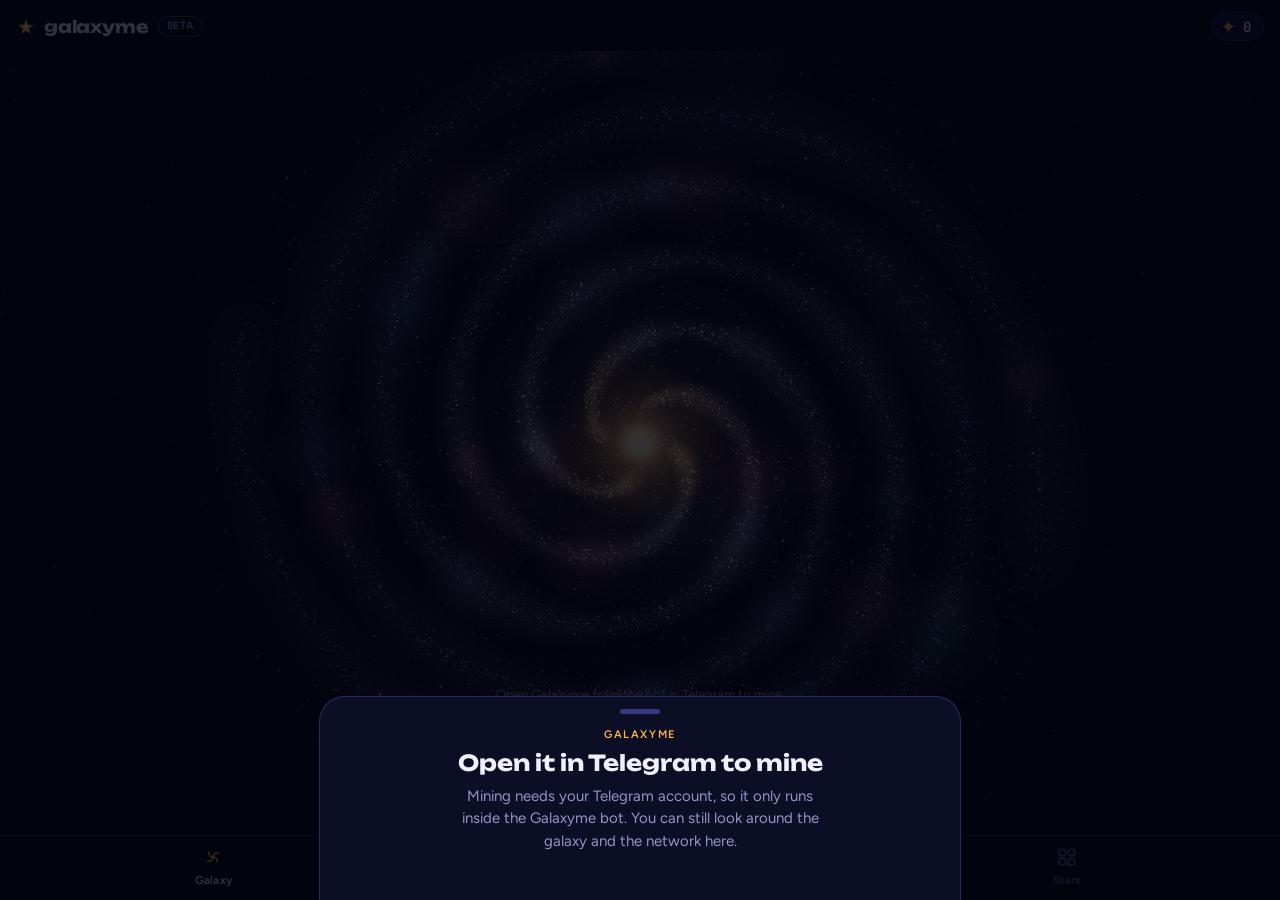
==== commit 097cc02d: "Shared network: one chain for everyone, 5 min sessions, Stars skips, invites, channel gate, network " ====
--- a/public/index.html
+++ b/public/index.html
@@ -59,7 +59,7 @@
 .core .orb{width:62px;height:62px;border-radius:50%;background:radial-gradient(circle at 38% 34%,#FFF3D6 0%,#FFC766 26%,#E07A2E 62%,#5A1F24 100%);
  box-shadow:0 0 0 1px #0006 inset,0 0 18px 2px color-mix(in srgb,var(--amber) 30%,transparent);display:grid;place-items:center;transition:box-shadow 400ms ease,filter 400ms ease}
 .core .orb svg{width:24px;height:24px;color:#2A1404;opacity:.9}
-.core:not(.on) .orb{filter:saturate(.35) brightness(.72)}
+.core.rest .orb{filter:saturate(.3) brightness(.62)}
 .core.on .orb{animation:breathe 2.4s ease-in-out infinite}
 @keyframes breathe{0%,100%{box-shadow:0 0 0 1px #0006 inset,0 0 18px 2px color-mix(in srgb,var(--amber) 35%,transparent)}50%{box-shadow:0 0 0 1px #0006 inset,0 0 34px 8px color-mix(in srgb,var(--amber) 55%,transparent)}}
 .hint{position:absolute;left:0;right:0;bottom:118px;z-index:2;text-align:center;font-size:13px;color:var(--muted);pointer-events:none;transition:opacity 300ms ease}
@@ -133,18 +133,80 @@
 .badge{font-size:12.5px;font-weight:700;padding:5px 11px;border-radius:999px;border:1px solid var(--line2);background:var(--surface)}
 .facts{display:grid;grid-template-columns:repeat(2,1fr);gap:1px;background:var(--line);border:1px solid var(--line);border-radius:16px;overflow:hidden;margin-bottom:12px}
 .fact{background:var(--surface);padding:12px 14px}
+.fact:last-child:nth-child(odd){grid-column:1/-1}
 .fact .k{font:600 10.5px/1.2 var(--body);letter-spacing:.08em;text-transform:uppercase;color:var(--faint)}
 .fact .v{font:600 15px/1.35 var(--mono);font-variant-numeric:tabular-nums;margin-top:3px}
 .hash{font:400 12px/1.55 var(--mono);color:var(--muted);word-break:break-all;background:var(--bg);border:1px solid var(--line);border-radius:14px;padding:12px 14px;user-select:text}
 .hash .l{display:block;font:600 10.5px/1.2 var(--body);letter-spacing:.08em;text-transform:uppercase;color:var(--faint);margin-bottom:6px}
 
 /* toast */
-.toast{position:absolute;top:58px;left:50%;z-index:20;display:flex;align-items:center;gap:8px;background:var(--ink);color:var(--bg);font-weight:700;border-radius:999px;padding:9px 16px;
+.toast{position:absolute;top:58px;left:50%;z-index:9;display:flex;align-items:center;gap:8px;background:var(--ink);color:var(--bg);font-weight:700;border-radius:999px;padding:9px 16px;
  transform:translate(-50%,-140%);opacity:0;transition:transform 400ms ease,opacity 400ms ease;pointer-events:none;white-space:nowrap}
 .toast svg{width:16px;height:16px;color:#C07A0C}
 .toast.show{transform:translate(-50%,0);opacity:1}
 
+/* core timer */
+.core .ct{font:600 15px/1 var(--mono);color:#2A1404;letter-spacing:-.02em}
+.core.rest .ct{color:#F1F0FF;text-shadow:0 1px 2px #0008}
+
+/* network */
+.live{display:inline-flex;align-items:center;gap:6px;color:var(--good)!important;font-weight:600}
+.live i{width:7px;height:7px;border-radius:50%;background:var(--good);box-shadow:0 0 0 0 color-mix(in srgb,var(--good) 60%,transparent);animation:pulse 2s ease-out infinite}
+@keyframes pulse{to{box-shadow:0 0 0 8px transparent}}
+.round{background:linear-gradient(180deg,var(--surface2),var(--surface));border:1px solid var(--line2);border-radius:18px;padding:16px;margin-bottom:18px}
+.round .rt{font:700 16px/1.3 var(--display)}
+.round .rs{font-size:13px;color:var(--muted);margin:4px 0 10px}
+.lead{display:grid;grid-template-columns:minmax(0,1fr) 38% 40px;align-items:center;gap:10px;padding:6px 0;font-size:14px}
+.lead .ln{white-space:nowrap;overflow:hidden;text-overflow:ellipsis;font-weight:600}
+.lead .lb{height:6px;border-radius:9px;background:var(--line);overflow:hidden}
+.lead .lb i{display:block;height:100%;background:var(--hydro);transform-origin:left;border-radius:9px;transition:transform 400ms var(--ease-out)}
+.lead.you .lb i{background:var(--amber)}
+.lead .lp{text-align:right;font:600 12.5px var(--mono);color:var(--muted)}
+em{font-style:normal;font-size:11px;font-weight:700;color:var(--amber);text-transform:uppercase;letter-spacing:.06em;margin-inline-start:4px}
+.sub{font:700 15px/1.3 var(--display);margin:6px 0 10px;display:flex;justify-content:space-between;align-items:baseline}
+.sub span{font:600 13px var(--body);color:var(--amber)}
+#blocks{margin-bottom:18px}
+#blocks .hx{font-family:var(--body);font-size:12.5px;color:var(--muted)}
+#blocks .hx b{color:var(--ink);font-weight:600}
+#top{margin-bottom:18px}
+.rank{display:grid;grid-template-columns:28px 1fr auto;gap:10px;align-items:center;background:var(--surface);padding:11px 14px}
+.rank .rn{font:600 13px var(--mono);color:var(--faint)}
+.rank:nth-child(-n+3) .rn{color:var(--amber)}
+.rank .rw{display:flex;flex-direction:column;min-width:0}
+.rank .rw b{font-weight:600;white-space:nowrap;overflow:hidden;text-overflow:ellipsis}
+.rank .rw small{font-size:12px;color:var(--muted)}
+.rank .rb{font:600 14px var(--mono)}
+.rank.you{background:color-mix(in srgb,var(--amber) 9%,var(--surface))}
+
+/* panels in the sheet */
+.panel{padding:4px 0 8px;text-align:center}
+.ptitle{font:700 22px/1.2 var(--display);margin:10px 0 8px;text-wrap:balance}
+.pm{color:var(--muted);margin:6px auto 16px;max-width:36ch}
+.pm.err{color:var(--crit)}
+.bigtime{font:600 56px/1 var(--mono);letter-spacing:-.03em;margin:14px 0 6px}
+.opts{display:flex;flex-direction:column;gap:10px;margin-bottom:16px}
+.opt{display:flex;align-items:center;justify-content:space-between;gap:12px;text-align:left;background:var(--surface);border:1px solid var(--line2);border-radius:16px;padding:14px 16px;transition:transform 140ms var(--ease-out),opacity 200ms ease}
+.opt:active{transform:scale(.98)}
+.opt.wait{opacity:.55;pointer-events:none}
+.opt .ot{display:flex;flex-direction:column;gap:2px}
+.opt .ot b{font-weight:700}
+.opt .ot small{font-size:13px;color:var(--muted)}
+.price{display:inline-flex;align-items:center;gap:5px;font:600 16px var(--mono);color:var(--amber);background:color-mix(in srgb,var(--amber) 12%,transparent);border-radius:999px;padding:7px 12px;flex:none}
+.xtr{width:16px;height:16px}
+.invite{background:var(--surface);border:1px dashed var(--line2);border-radius:16px;padding:14px 16px;text-align:left}
+.invite .it{display:flex;justify-content:space-between;align-items:center;gap:12px}
+.invite small{display:block;color:var(--muted);font-size:13px;margin:6px 0 12px}
+.dots{display:flex;gap:6px;flex:none}
+.dots i{width:10px;height:10px;border-radius:50%;background:var(--line2)}
+.dots i.on{background:var(--amber)}
+.row{display:flex;gap:10px;flex-wrap:wrap;justify-content:center}
+.invite .row{justify-content:flex-start}
+.btn{min-height:46px;padding:0 18px;border-radius:14px;font-weight:700;background:var(--surface2);border:1px solid var(--line2);transition:transform 140ms var(--ease-out)}
+.btn:active{transform:scale(.97)}
+.btn.primary{background:var(--amber);color:var(--amber-ink);border-color:var(--amber)}
+
 @media (hover:hover) and (pointer:fine){
+ .opt:hover{border-color:var(--amber)}
  .tile:hover{border-color:var(--line2)}
  .blk:hover{background:var(--surface2)}
  .nav button:hover{color:var(--muted)}
@@ -153,7 +215,8 @@
  .core.on .orb{animation:none}
  .sheet{transition:transform 1ms linear,opacity 200ms ease}
  .toast{transition:opacity 200ms ease}
- .core:active,.tile:active,.chip:active,.verify:active{transform:none}
+ .core:active,.tile:active,.chip:active,.verify:active,.opt:active,.btn:active{transform:none}
+ .live i{animation:none}
 }
 @media (min-width:700px){.rig{left:50%;right:auto;width:560px;transform:translateX(-50%)}}
 </style>
@@ -162,18 +225,40 @@
 <div id="app">
  <header class="top">
   <div class="brand"><svg viewBox="0 0 24 24" fill="none" aria-hidden="true"><path d="M12 2.5l2.2 6.6 6.8.4-5.3 4.2 1.8 6.8L12 16.7l-5.5 3.8 1.8-6.8L3 9.5l6.8-.4L12 2.5z" fill="#FFB547"/><path d="M12 7.2l1 3 3.1.2-2.4 1.9.8 3.1L12 13.7l-2.5 1.7.8-3.1-2.4-1.9 3.1-.2 1-3z" fill="#FFF3D6"/></svg>galaxyme</div>
-  <span class="net" title="Local test network on this device">Testnet</span>
+  <span class="net" title="Early network, Stardust has no cash value">Beta</span>
   <div class="bal" id="bal" aria-label="Stardust balance"><svg viewBox="0 0 24 24" fill="currentColor" aria-hidden="true"><path d="M12 1.5c.6 5.3 3.2 8.4 9.5 10.5-6.3 2.1-8.9 5.2-9.5 10.5-.6-5.3-3.2-8.4-9.5-10.5C8.8 9.9 11.4 6.8 12 1.5z"/></svg><span class="num" id="balv">0</span></div>
  </header>
 
  <main class="views">
   <section class="view" id="v-galaxy" aria-label="Galaxy">
-   <canvas id="sky" aria-label="Galaxy map. Drag to pan, pinch to zoom, tap a star to open it."></canvas>
-   <p class="hint" id="hint">Tap the core to start mining. <b>Every block you find becomes a star.</b></p>
+   <canvas id="sky" aria-label="The shared galaxy. Drag to pan, pinch to zoom, tap a star to open it."></canvas>
+   <p class="hint" id="hint"></p>
    <div class="rig">
-    <div class="stat"><span class="k">Hashrate</span><span class="v" id="rate">—</span><span class="s" id="blockno">Block #1</span></div>
-    <button class="core" id="core" aria-pressed="false" aria-label="Start mining"><span class="ring" id="ring"></span><span class="orb"><svg id="coreIcon" viewBox="0 0 24 24" fill="currentColor" aria-hidden="true"><path d="M8 5.5v13l10.5-6.5L8 5.5z"/></svg></span></button>
-    <div class="stat r"><span class="k">Shares</span><span class="v" id="shares">0</span><span class="s" id="eta">~45 s per star</span></div>
+    <div class="stat"><span class="k">Hashrate</span><span class="v" id="rate">—</span><span class="s" id="blockno">Block —</span></div>
+    <button class="core" id="core" aria-label="Start a 5 minute session"><span class="ring" id="ring"></span><span class="orb" id="coreFace"></span></button>
+    <div class="stat r"><span class="k">Shares</span><span class="v" id="shares">0</span><span class="s" id="eta">5 min sessions</span></div>
+   </div>
+  </section>
+
+  <section class="view" id="v-net" hidden aria-label="Network">
+   <div class="scroll">
+    <div class="h"><h2>Network</h2><span class="c live"><i></i>Live</span></div>
+    <div class="kpis">
+     <div class="kpi"><div class="k">Height</div><div class="v" id="k-height">—</div></div>
+     <div class="kpi"><div class="k">Network hashrate</div><div class="v" id="k-rate">—</div></div>
+     <div class="kpi"><div class="k">Mining now</div><div class="v" id="k-active">—</div></div>
+     <div class="kpi"><div class="k">Next block pays</div><div class="v" id="k-reward">—</div></div>
+    </div>
+    <div class="round">
+     <div class="rt" id="roundT">Block in progress</div>
+     <div class="rs" id="roundS"></div>
+     <div id="leaders"></div>
+    </div>
+    <h3 class="sub">Latest blocks</h3>
+    <div class="blocks" id="blocks"></div>
+    <h3 class="sub">Leaderboard <span id="myRank"></span></h3>
+    <div class="blocks" id="top"></div>
+    <button class="verify" id="verify"><span><span class="t">Verify the whole chain</span><br><span class="s" id="verifyS">Re-hash every block on this phone and check every link</span></span><svg viewBox="0 0 24 24" fill="none" stroke="currentColor" stroke-width="1.8" stroke-linecap="round" stroke-linejoin="round" aria-hidden="true"><path d="M12 3l7 3v5c0 4.5-3 8.3-7 10-4-1.7-7-5.5-7-10V6l7-3z"/><path d="M8.5 12.2l2.4 2.4 4.6-4.8"/></svg></button>
    </div>
   </section>
 
@@ -185,39 +270,28 @@
    </div>
   </section>
 
-  <section class="view" id="v-chain" hidden aria-label="Chain">
-   <div class="scroll">
-    <div class="h"><h2>Chain</h2><span class="c" id="addr"></span></div>
-    <div class="kpis">
-     <div class="kpi"><div class="k">Height</div><div class="v" id="k-height">0</div></div>
-     <div class="kpi"><div class="k">Difficulty</div><div class="v" id="k-diff">—</div></div>
-     <div class="kpi"><div class="k">Avg block time</div><div class="v" id="k-time">—</div></div>
-     <div class="kpi"><div class="k">Era · reward</div><div class="v" id="k-era">I · 1,000</div></div>
-    </div>
-    <button class="verify" id="verify"><span><span class="t">Verify the whole chain</span><br><span class="s" id="verifyS">Re-hash every block on this phone and check every link</span></span><svg viewBox="0 0 24 24" fill="none" stroke="currentColor" stroke-width="1.8" stroke-linecap="round" stroke-linejoin="round" aria-hidden="true"><path d="M12 3l7 3v5c0 4.5-3 8.3-7 10-4-1.7-7-5.5-7-10V6l7-3z"/><path d="M8.5 12.2l2.4 2.4 4.6-4.8"/></svg></button>
-    <div class="blocks" id="blocks"></div>
-   </div>
-  </section>
-
   <div class="toast" id="toast" role="status"><svg viewBox="0 0 24 24" fill="currentColor" aria-hidden="true"><path d="M12 1.5c.6 5.3 3.2 8.4 9.5 10.5-6.3 2.1-8.9 5.2-9.5 10.5-.6-5.3-3.2-8.4-9.5-10.5C8.8 9.9 11.4 6.8 12 1.5z"/></svg><span id="toastT"></span></div>
  </main>
 
  <nav class="nav" aria-label="Sections">
   <button data-v="galaxy" aria-current="page"><svg viewBox="0 0 24 24" fill="none" stroke="currentColor" stroke-width="1.8" stroke-linecap="round" aria-hidden="true"><path d="M12 12c0-3 2.5-5 5.5-4.5M12 12c3 0 5 2.5 4.5 5.5M12 12c0 3-2.5 5-5.5 4.5M12 12c-3 0-5-2.5-4.5-5.5"/><circle cx="12" cy="12" r="1.6" fill="currentColor" stroke="none"/></svg>Galaxy</button>
+  <button data-v="net"><svg viewBox="0 0 24 24" fill="none" stroke="currentColor" stroke-width="1.8" stroke-linecap="round" stroke-linejoin="round" aria-hidden="true"><path d="M4 19V11M9.3 19V5M14.6 19v-6M20 19V8"/></svg>Network</button>
   <button data-v="stars"><svg viewBox="0 0 24 24" fill="none" stroke="currentColor" stroke-width="1.8" stroke-linejoin="round" aria-hidden="true"><rect x="3.5" y="3.5" width="7" height="7" rx="2"/><rect x="13.5" y="3.5" width="7" height="7" rx="2"/><rect x="3.5" y="13.5" width="7" height="7" rx="2"/><rect x="13.5" y="13.5" width="7" height="7" rx="2"/></svg>Stars</button>
-  <button data-v="chain"><svg viewBox="0 0 24 24" fill="none" stroke="currentColor" stroke-width="1.8" stroke-linecap="round" aria-hidden="true"><path d="M10 14a4 4 0 005.7 0l3-3a4 4 0 00-5.7-5.7l-1 1"/><path d="M14 10a4 4 0 00-5.7 0l-3 3a4 4 0 005.7 5.7l1-1"/></svg>Chain</button>
  </nav>
 
  <div class="scrim" id="scrim"></div>
  <section class="sheet" id="sheet" role="dialog" aria-modal="true" aria-labelledby="sname" inert>
   <div class="grab" id="grab"></div>
   <div class="body" id="sbody">
-   <div class="eyebrow" id="seyebrow"></div>
-   <canvas class="view3d" id="scene"></canvas>
-   <h3 class="sname" id="sname"></h3>
-   <div class="smeta" id="smeta"></div>
-   <div class="facts" id="facts"></div>
-   <div class="hash" id="shash"></div>
+   <div id="starView">
+    <div class="eyebrow" id="seyebrow"></div>
+    <canvas class="view3d" id="scene"></canvas>
+    <h3 class="sname" id="sname"></h3>
+    <div class="smeta" id="smeta"></div>
+    <div class="facts" id="facts"></div>
+    <div class="hash" id="shash"></div>
+   </div>
+   <div id="panel" class="panel" hidden></div>
   </div>
  </section>
 </div>
@@ -260,31 +334,30 @@
   };
 }
 function lzBits(out){let n=0;for(let i=0;i<8;i++){const w=out[i]>>>0;if(w===0){n+=32;continue;}return n+Math.clz32(w);}return n;}
-// mining worker: expects makeMiner() from miner.js above
+// mining worker: expects makeMiner() from miner.js above.
+// Hashes the current job and reports every share (hash below the share target) to the page.
 function below(o,t){const a=o[0]>>>0,b=o[1]>>>0;return a<t[0]||(a===t[0]&&b<t[1]);}
-function hex(o){let s='';for(let i=0;i<8;i++)s+=(o[i]>>>0).toString(16).padStart(8,'0');return s;}
-let job=null,running=false,looping=false,hashes=0,shares=0,last=0;
-function flush(){postMessage({t:'p',h:hashes,s:shares});hashes=0;shares=0;last=performance.now();}
+let job=null,running=false,looping=false,hashes=0,last=0;
+function flush(){postMessage({t:'p',h:hashes});hashes=0;last=performance.now();}
 function run(){
   if(!running||!job){looping=false;return;}
-  looping=true;const H=job.H,thr=job.thr,sthr=job.sthr,end=performance.now()+40;let n=job.n;
-  outer:while(performance.now()<end){
+  looping=true;const j=job,H=j.H,sthr=j.sthr,end=performance.now()+40;let n=j.n;
+  while(performance.now()<end){
     for(let i=0;i<1000;i++){
       const o=H(0,n);
-      if(below(o,sthr)){shares++;
-        if(below(o,thr)){hashes+=i+1;const found={t:'f',id:job.id,nonce:[0,n],hash:hex(o)};job=null;flush();postMessage(found);looping=false;return;}}
+      if(below(o,sthr))postMessage({t:'s',id:j.id,nonce:[0,n]});
       n=(n+1)>>>0;
     }
     hashes+=1000;
   }
-  job.n=n;
+  j.n=n;
   if(performance.now()-last>250)flush();
   setTimeout(run,0);
 }
 onmessage=e=>{const m=e.data;
-  if(m.cmd==='job'){job={id:m.id,H:makeMiner(new Uint8Array(m.header)),thr:m.thr,sthr:m.sthr,n:0};if(running&&!looping)run();}
+  if(m.cmd==='job'){job={id:m.id,H:makeMiner(new Uint8Array(m.header)),sthr:m.sthr,n:0};if(running&&!looping)run();}
   else if(m.cmd==='start'){running=true;if(!looping)run();}
-  else if(m.cmd==='stop'){running=false;flush();}
+  else if(m.cmd==='stop'){running=false;job=null;flush();}
 };
 </script>
 <script>
@@ -397,21 +470,26 @@
 'use strict';
 const $=id=>document.getElementById(id);
 const tg=(window.Telegram&&window.Telegram.WebApp)||null;
+const INIT=tg&&tg.initData?tg.initData:'';
 const reduce=matchMedia('(prefers-reduced-motion: reduce)').matches;
-const TARGET_S=45, KEY='galaxyme.v1', GR=1000;
+const GR=1000;
 const fmt=n=>Math.round(n).toLocaleString('en-US');
-const GENESIS={"height": 0, "prev": "0000000000000000000000000000000000000000000000000000000000000000", "miner": "0000000000000000000000000000000000000000", "time": 1790553600, "thr": [4096, 0], "xn": [0, 0], "nonce": [0, 495686], "hash": "00000847869d76712ec4e85cf7cd8c4fa0434dc6bd8e1b3ba5df2b5a1857cd4d"};
+const esc=s=>String(s==null?'':s).replace(/[&<>"]/g,c=>({'&':'&amp;','<':'&lt;','>':'&gt;','"':'&quot;'}[c]));
 
 /* ---------- state ---------- */
-function rndHex(n){const b=new Uint8Array(n);crypto.getRandomValues(b);return Array.from(b,x=>x.toString(16).padStart(2,'0')).join('');}
-let S=null;
-try{const raw=localStorage.getItem(KEY);if(raw){const p=JSON.parse(raw);if(p&&p.v===1&&Array.isArray(p.blocks)&&p.blocks.length&&p.blocks[0].hash===GENESIS.hash)S=p;}}catch(_){}
-if(!S)S={v:1,addr:rndHex(20),blocks:[GENESIS],E:2**23,balance:0,sharesTotal:0};
-function save(){try{localStorage.setItem(KEY,JSON.stringify(S));}catch(_){}}
-const stars=new Map();
-for(const b of S.blocks)stars.set(b.height,starFrom(b));
-const tip=()=>S.blocks[S.blocks.length-1];
-
+let ME=null,CH=null,REF=null,NET=null,skew=0;
+const chain=[];               // every block of the shared chain, in order
+const stars=new Map();        // height -> star
+const mineSet=new Set();      // heights of blocks this user found
+const serverNow=()=>Date.now()/1000+skew;
+const tip=()=>chain[chain.length-1];
+
+async function api(path,body){
+  const r=await fetch('/api'+path,{method:body?'POST':'GET',headers:{'x-init-data':INIT,'content-type':'application/json'},body:body?JSON.stringify(body):undefined});
+  return r.json().catch(()=>({error:'network'}));}
+function setMe(me){if(!me)return;const had=ME;ME=me;skew=me.now-Date.now()/1000;
+  if(!had||had.miner!==me.miner){mineSet.clear();for(const b of chain)if(b.miner===me.miner)mineSet.add(b.height);}
+  renderBal();renderRig();}
 /* ---------- haptics ---------- */
 function buzz(kind){try{if(tg&&tg.HapticFeedback){kind==='success'?tg.HapticFeedback.notificationOccurred('success'):tg.HapticFeedback.impactOccurred(kind||'light');}else if(navigator.vibrate){navigator.vibrate(kind==='success'?[18,60,28]:10);}}catch(_){}}
 if(tg){try{tg.ready();tg.expand();tg.setHeaderColor&&tg.setHeaderColor('#070816');tg.setBackgroundColor&&tg.setBackgroundColor('#070816');}catch(_){}}
@@ -424,7 +502,7 @@
 const CLASS_COLORS={origin:'#FFD27A',main:'#FFE2B8',giant:'#FF9A6B',binary:'#B7D3FF',pulsar:'#9FE8FF',hole:'#FF8A4C'};
 
 /* ---------- balance + toast ---------- */
-function renderBal(){$('balv').textContent=fmt(S.balance);}
+function renderBal(){$('balv').textContent=ME?fmt(ME.balance):'0';}
 let toastT=0;
 function toast(msg){$('toastT').textContent=msg;const t=$('toast');t.classList.add('show');clearTimeout(toastT);toastT=setTimeout(()=>t.classList.remove('show'),2600);}
 
@@ -501,6 +579,7 @@
     if(s.cls==='hole'){x.fillStyle='rgba(255,150,80,.35)';x.beginPath();x.ellipse(px,py,size*.8,size*.26,-.3,0,7);x.fill();x.fillStyle='#000';x.beginPath();x.arc(px,py,size*.22,0,7);x.fill();x.strokeStyle='rgba(255,220,170,.9)';x.lineWidth=1.2;x.stroke();}
     else{x.globalAlpha=tw;if(s.cls!=='origin'){const L=size*(.9+.15*tw);x.strokeStyle=rgba(mix(s.color,[255,255,255],.5),.55);x.lineWidth=1;x.beginPath();x.moveTo(px-L,py);x.lineTo(px+L,py);x.moveTo(px,py-L);x.lineTo(px,py+L);x.stroke();}x.drawImage(sprite(s.color),px-size/2,py-size/2,size,size);if(s.cls==='binary'&&s.color2){x.drawImage(sprite(s.color2),px-size*.1,py-size*.45,size*.6,size*.6);}x.globalAlpha=1;}
     if(zf>2.2&&s.cls!=='origin'){x.font='600 11px Figtree,system-ui,sans-serif';x.fillStyle='rgba(241,240,255,.75)';x.fillText(s.name,px+size*.35+4,py+4);}
+    if(mineSet.has(s.height)&&s.cls!=='origin'){x.strokeStyle='rgba(255,181,71,.8)';x.lineWidth=1.2;x.beginPath();x.arc(px,py,size*.42,0,7);x.stroke();}
     if(s===selected){const pr=reduce?0:(now%1600)/1600;x.strokeStyle=`rgba(255,181,71,${.9-pr*.7})`;x.lineWidth=1.5;x.beginPath();x.arc(px,py,size*.55+pr*14,0,7);x.stroke();}}
   if(flash){const k=(now-flash.t0)/1400;if(k>=1)flash=null;else{const [px,py]=w2s(flash.x,flash.y);const r=10+k*160;x.strokeStyle=`rgba(255,214,150,${(1-k)*.9})`;x.lineWidth=2*(1-k)+.5;x.beginPath();x.arc(px,py,r,0,7);x.stroke();
     const g=x.createRadialGradient(px,py,0,px,py,60*(1-k)+10);g.addColorStop(0,`rgba(255,240,210,${(1-k)*.8})`);g.addColorStop(1,'rgba(255,240,210,0)');x.fillStyle=g;x.beginPath();x.arc(px,py,70,0,7);x.fill();}}
@@ -528,52 +607,83 @@
 sky.addEventListener('wheel',e=>{e.preventDefault();const r=sky.getBoundingClientRect();const mx=e.clientX-r.left,my=e.clientY-r.top;const wx=cam.x+(mx-VW/2)/cam.z,wy=cam.y+(my-VH/2)/cam.z;
   cam.z=Math.min(fitZ*14,Math.max(fitZ*.6,cam.z*Math.exp(-e.deltaY*.0015)));cam.x=wx-(mx-VW/2)/cam.z;cam.y=wy-(my-VH/2)/cam.z;clampCam();},{passive:false});
 function tapAt(px,py){let best=null,bd=28;for(const s of stars.values()){const [x,y]=w2s(s.x*GR,s.y*GR);const d=Math.hypot(x-px,y-py);if(d<bd){bd=d;best=s;}}if(best){selected=best;buzz('light');openSheet(best,false);}}
+/* ---------- chain sync ---------- */
+let syncing=false;
+async function syncChain(announce){
+  if(syncing)return [];syncing=true;const fresh=[];
+  try{for(;;){const from=chain.length;const rows=await fetch('/api/chain?from='+from).then(r=>r.json()).catch(()=>[]);
+      for(const b of rows){if(b.height!==chain.length)continue;chain.push(b);const s=starFrom(b);stars.set(b.height,s);if(ME&&b.miner===ME.miner)mineSet.add(b.height);fresh.push(b);}
+      if(rows.length<1000)break;}}
+  finally{syncing=false;}
+  if(fresh.length){renderStars();if(NET)renderNet();renderRig();
+    if(announce)for(const b of fresh.slice(-2)){if(ME&&b.miner===ME.miner)continue;const s=stars.get(b.height);toast('Block #'+fmt(b.height)+' · '+s.name+' found by '+b.name);}}
+  return fresh;}
 
 /* ---------- mining ---------- */
 const WSRC=document.getElementById('wsrc').textContent;
 const worker=new Worker(URL.createObjectURL(new Blob([WSRC],{type:'text/javascript'})));
-let mining=false,job=null,jobId=0,rate=0,winH=0,winT=performance.now(),blockShares=0;
-function newJob(){const t=tip();jobId++;const n=new Uint32Array(2);crypto.getRandomValues(n);
-  job={id:jobId,tpl:{height:t.height+1,prev:t.hash,miner:S.addr,time:Math.floor(Date.now()/1000),thr:thrFor(S.E),xn:[n[0],n[1]],nonce:[0,0]},hashes:0,t0:performance.now()};
-  const h=buildHeader(job.tpl);worker.postMessage({cmd:'job',id:jobId,header:h.buffer,thr:job.tpl.thr,sthr:shareThr(S.E)},[h.buffer]);blockShares=0;renderRig();}
-function setMining(on){mining=on;const c=$('core');c.classList.toggle('on',on);c.setAttribute('aria-pressed',String(on));c.setAttribute('aria-label',on?'Stop mining':'Start mining');
-  $('coreIcon').innerHTML=on?'<rect x="7" y="6" width="3.6" height="12" rx="1"/><rect x="13.4" y="6" width="3.6" height="12" rx="1"/>':'<path d="M8 5.5v13l10.5-6.5L8 5.5z"/>';
-  if(on){if(!job)newJob();worker.postMessage({cmd:'start'});requestWake();}else{worker.postMessage({cmd:'stop'});releaseWake();}
-  $('hint').style.opacity=on?'0':'1';}
-$('core').addEventListener('click',()=>{buzz('medium');setMining(!mining);});
-let lastSpark=0;
+let job=null,seq=0,rate=0,winH=0,winT=performance.now(),sessShares=0,hashing=false,queue=[],busy=false,starting=false;
+function state(){if(!ME)return 'loading';const t=serverNow();if(t<ME.sessionEnd)return 'mining';if(t<ME.nextAllowed)return 'rest';return 'ready';}
+function mmss(s){s=Math.max(0,Math.ceil(s));return Math.floor(s/60)+':'+String(s%60).padStart(2,'0');}
+function useJob(j){job=j;seq++;const h=buildHeader({height:j.h,prev:j.p,miner:j.m,time:j.t,thr:j.thr,xn:j.xn,nonce:[0,0]});
+  worker.postMessage({cmd:'job',id:seq,header:h.buffer,thr:j.thr,sthr:j.sthr},[h.buffer]);
+  if(!hashing){hashing=true;worker.postMessage({cmd:'start'});requestWake();}}
+function stopHashing(){if(hashing){hashing=false;worker.postMessage({cmd:'stop'});releaseWake();}job=null;queue=[];rate=0;renderRig();}
+async function startSession(){
+  if(starting)return;starting=true;buzz('medium');
+  try{const r=await api('/session/start',{});if(r.me)setMe(r.me);
+    if(r.error==='join_channel'){openGate(false);return;}
+    if(r.error==='gate_unavailable'){openGate(true);return;}
+    if(r.error==='cooldown'){openBoost();return;}
+    if(r.error==='auth'){openOutside();return;}
+    if(r.job){if(sheetMode==='panel')closeSheet();sessShares=0;useJob(r.job);toast('Session started · 5 minutes');}
+  }finally{starting=false;renderRig();}}
 worker.onmessage=e=>{const m=e.data;
-  if(m.t==='p'){winH+=m.h;if(job)job.hashes+=m.h;blockShares+=m.s;S.sharesTotal+=m.s;const now=performance.now();
-    if(now-winT>=1000){const r=winH/((now-winT)/1000);rate=rate?rate*.6+r*.4:r;winH=0;winT=now;}
-    if(m.s>0&&now-lastSpark>350&&skyOn){lastSpark=now;spark();}renderRig();}
-  else if(m.t==='f'&&job&&m.id===job.id){found(m);}};
-function found(m){
-  const b=Object.assign({},job.tpl,{nonce:m.nonce,hash:m.hash});
-  const o=hashBlock(b);if(wordsToHex(o)!==m.hash||!below(o,b.thr)){newJob();return;} // never trust the worker blindly
-  const secs=(performance.now()-job.t0)/1000;const r=job.hashes/Math.max(1,secs);
-  S.blocks.push(b);const reward=rewardAt(b.height);S.balance+=reward;
-  if(r>0){S.E=Math.min(S.E*4,Math.max(S.E/4,r*TARGET_S));S.E=Math.max(2**18,S.E);}
-  save();const s=starFrom(b);stars.set(b.height,s);
-  job=null;if(mining)newJob();
-  buzz('success');renderBal();const bal=$('bal');bal.classList.add('bump');setTimeout(()=>bal.classList.remove('bump'),180);
-  toast('+'+fmt(reward)+' Stardust');renderStars();renderChain();
+  if(m.t==='p'){winH+=m.h;const now=performance.now();if(now-winT>=1000){const r=winH/((now-winT)/1000);rate=rate?rate*.6+r*.4:r;winH=0;winT=now;}renderRig();}
+  else if(m.t==='s'&&m.id===seq&&job){if(queue.length<4)queue.push({job,nonce:m.nonce});pump();}};
+async function pump(){if(busy||!queue.length)return;busy=true;const q=queue.shift();
+  try{const r=await api('/share',q);if(r.me)setMe(r.me);
+    if(r.ok){sessShares++;spark();if(r.block){await syncChain(false);celebrate(r.block);}}
+    if(r.stale){queue=[];await syncChain(true);}
+    if(r.job){if(!job||r.job.h!==job.h||r.stale){queue=queue.filter(x=>x.job.h===r.job.h);}if(!job||r.job.h!==job.h)syncChain(true);useJob(r.job);}
+    else if(r.error==='session_over'||(r.ok&&!r.job)||(r.stale&&!r.job)){endSession();}
+  }catch(_){}
+  finally{busy=false;renderRig();if(queue.length)pump();}}
+function endSession(){stopHashing();buzz('light');toast('Session done · resting for an hour');refreshNet();}
+function celebrate(b){const s=stars.get(b.height);if(!s)return;buzz('success');
+  const bal=$('bal');bal.classList.add('bump');setTimeout(()=>bal.classList.remove('bump'),180);
+  toast('You found block #'+fmt(b.height)+' · +'+fmt(b.reward*0.1)+' bonus');
   if(skyOn){selected=s;flyTo(s.x*GR,s.y*GR,fitZ*4.2,()=>{flash={x:s.x*GR,y:s.y*GR,t0:performance.now()};setTimeout(()=>openSheet(s,true),reduce?0:650);});}
   else{selected=s;openSheet(s,true);}}
-function renderRig(){$('rate').textContent=rateTxt(mining?rate:0);$('blockno').textContent='Block #'+fmt(tip().height+1);$('shares').textContent=fmt(blockShares);
-  const p=job?1-Math.exp(-job.hashes/S.E):0;$('ring').style.setProperty('--p',p.toFixed(3));
-  $('eta').textContent=rate>0&&mining?'~'+Math.max(1,Math.round(S.E/rate))+' s per star':'~'+TARGET_S+' s per star';}
-function spark(){if(reduce)return;const core=$('core').getBoundingClientRect(),host=$('v-galaxy').getBoundingClientRect();const d=document.createElement('span');d.className='spark';
+const ICON_PLAY='<svg viewBox="0 0 24 24" fill="currentColor" aria-hidden="true"><path d="M8 5.5v13l10.5-6.5L8 5.5z"/></svg>';
+function renderRig(){const st=state(),t=serverNow();const c=$('core');c.classList.toggle('on',st==='mining');c.classList.toggle('rest',st==='rest');
+  let p=0,label='',hint='';
+  if(st==='mining'){const left=ME.sessionEnd-t;p=left/ME.rules.session;label=mmss(left);c.setAttribute('aria-label','Mining, '+label+' left');}
+  else if(st==='rest'){const left=ME.nextAllowed-t;p=1-left/ME.rules.cooldown;label=mmss(left);c.setAttribute('aria-label','Resting, '+label+' left. Open skip options');hint='Resting. <b>Tap the core</b> to skip the wait.';}
+  else if(st==='ready'){c.setAttribute('aria-label','Start a 5 minute session');hint='Tap the core to mine for 5 minutes. <b>Every block becomes a star.</b>';}
+  else hint=INIT?'Connecting…':'Open Galaxyme from the bot in Telegram to mine.';
+  $('ring').style.setProperty('--p',Math.max(0,Math.min(1,p)).toFixed(3));
+  const o=$('coreFace');const want=st==='mining'||st==='rest'?'<span class="ct num">'+label+'</span>':ICON_PLAY;if(o.innerHTML!==want)o.innerHTML=want;
+  $('hint').innerHTML=hint;$('hint').style.opacity=hint?'1':'0';
+  $('rate').textContent=rateTxt(hashing?rate:0);$('blockno').textContent=chain.length?'Block #'+fmt(tip().height+1):'Block —';
+  $('shares').textContent=fmt(sessShares);$('eta').textContent=st==='mining'?'this session':st==='rest'?'last session':'5 min sessions';
+  if(sheetMode==='panel'&&$('bt'))$('bt').textContent=st==='rest'?mmss(ME.nextAllowed-t):'0:00';}
+$('core').addEventListener('click',()=>{const st=state();if(st==='ready')startSession();else if(st==='rest'){buzz('light');openBoost();}else if(st==='mining'){buzz('light');toast('Mining · '+mmss(ME.sessionEnd-serverNow())+' left');}else if(!INIT)openOutside();});
+function spark(){if(reduce||!skyOn)return;const core=$('core').getBoundingClientRect(),host=$('v-galaxy').getBoundingClientRect();const d=document.createElement('span');d.className='spark';
   d.style.left=(core.left-host.left+core.width/2-3)+'px';d.style.top=(core.top-host.top+core.height/2-3)+'px';$('v-galaxy').appendChild(d);
   const ang=-Math.PI/2+(Math.random()-.5)*1.4,dist=60+Math.random()*50;
   d.animate([{transform:'translate(0,0) scale(1)',opacity:1},{transform:`translate(${Math.cos(ang)*dist}px,${Math.sin(ang)*dist}px) scale(.5)`,opacity:0}],{duration:700,easing:'cubic-bezier(0.23,1,0.32,1)'}).onfinish=()=>d.remove();}
 let wake=null;async function requestWake(){try{wake=await navigator.wakeLock.request('screen');}catch(_){}}
 function releaseWake(){try{wake&&wake.release();}catch(_){}wake=null;}
-document.addEventListener('visibilitychange',()=>{if(!document.hidden&&mining)requestWake();});
-
-/* ---------- sheet ---------- */
-const sheet=$('sheet'),scrim=$('scrim'),sc=$('scene');let sheetStar=null,sheetT0=0;
-function openSheet(s,isNew){sheetStar=s;sheetT0=performance.now();
-  $('seyebrow').textContent=isNew?'New star discovered':s.cls==='origin'?'Genesis':'Block '+fmt(s.height);
+document.addEventListener('visibilitychange',()=>{if(!document.hidden){if(hashing)requestWake();refreshMe();syncChain(true);}});
+
+/* ---------- sheet: star view and panels ---------- */
+const sheet=$('sheet'),scrim=$('scrim'),sc=$('scene');let sheetStar=null,sheetT0=0,sheetMode=null;
+function showSheet(mode){sheetMode=mode;$('starView').hidden=mode!=='star';$('panel').hidden=mode!=='panel';
+  sheet.inert=false;sheet.style.transform='';scrim.classList.add('open');sheet.classList.add('open');$('sbody').scrollTop=0;
+  if(tg&&tg.BackButton){try{tg.BackButton.show();}catch(_){}}}
+function openSheet(s,isNew){sheetStar=s;sheetT0=performance.now();const b=chain[s.height];
+  $('seyebrow').textContent=isNew?'You discovered a new star':s.cls==='origin'?'Genesis':'Block '+fmt(s.height);
   $('sname').textContent=s.name;
   const col=CLASS_COLORS[s.cls]||'#fff';
   $('smeta').innerHTML=`<span class="badge" style="color:${col};border-color:${col}55">${s.className}</span><span class="tag num">${s.designation}</span>`;
@@ -581,65 +691,121 @@
   if(s.cls==='hole'){f.push(['Mass',s.mass+' M☉']);f.push(['Event horizon',(s.mass*2.95).toFixed(1)+' km']);}
   else if(s.cls==='pulsar'){f.push(['Spin period',s.period+' ms']);f.push(['Surface temp',fmt(s.temp)+' K']);}
   else if(s.cls==='binary'){f.push(['Primary',fmt(s.temp)+' K']);f.push(['Companion',fmt(s.temp2)+' K']);}
-  else{f.push(['Temperature',fmt(s.temp)+' K']);f.push(['Radius',(s.radius>=10?fmt(s.radius):s.radius.toFixed(2))+' R☉']);}
-  f.push(['Planets',String(s.planets.length)+(s.planets.some(p=>p.ring)?' · ringed':'')]);
-  f.push(['Rarity',s.odds]);
-  const b=S.blocks[s.height];f.push(['Found',s.height===0?'at genesis':ago(b.time)]);f.push(['Reward',s.height===0?'—':fmt(rewardAt(s.height))+' ✦']);
+  else if(s.cls!=='origin'){f.push(['Temperature',fmt(s.temp)+' K']);f.push(['Radius',(s.radius>=10?fmt(s.radius):s.radius.toFixed(2))+' R☉']);}
+  if(s.cls!=='origin'){f.push(['Planets',String(s.planets.length)+(s.planets.some(p=>p.ring)?' · ringed':'')]);f.push(['Rarity',s.odds]);}
+  const you=ME&&b.miner===ME.miner;
+  f.push(['Found by',s.height===0?'the network':you?'You':esc(b.name)]);f.push(['Found',s.height===0?'at genesis':ago(b.time)]);
+  if(s.height>0)f.push(['Block reward',fmt(rewardAt(s.height))+' ✦']);
   $('facts').innerHTML=f.map(([k,v])=>`<div class="fact"><div class="k">${k}</div><div class="v">${v}</div></div>`).join('');
   $('shash').innerHTML='<span class="l">Block hash</span>'+zeroHex(b.hash);
-  const d=Math.min(2,devicePixelRatio||1);const w=Math.min(340,sheet.clientWidth-40||300);sc.width=sc.height=Math.round(w*d);
-  sheet.inert=false;sheet.style.transform='';scrim.classList.add('open');sheet.classList.add('open');$('sbody').scrollTop=0;
-  if(tg&&tg.BackButton){try{tg.BackButton.show();}catch(_){}}}
-function closeSheet(){sheet.classList.remove('open');scrim.classList.remove('open');sheet.style.transform='';sheet.inert=true;sheetStar=null;if(tg&&tg.BackButton){try{tg.BackButton.hide();}catch(_){}}}
+  const d=Math.min(2,devicePixelRatio||1);const w=Math.min(340,(sheet.clientWidth||360)-40);sc.width=sc.height=Math.round(w*d);
+  showSheet('star');}
+function openPanel(html,bind){sheetStar=null;$('panel').innerHTML=html;bind&&bind($('panel'));showSheet('panel');renderRig();}
+function closeSheet(){sheet.classList.remove('open');scrim.classList.remove('open');sheet.style.transform='';sheet.inert=true;sheetStar=null;sheetMode=null;if(tg&&tg.BackButton){try{tg.BackButton.hide();}catch(_){}}}
 scrim.addEventListener('click',closeSheet);if(tg&&tg.BackButton){try{tg.BackButton.onClick(closeSheet);}catch(_){}}
-document.addEventListener('keydown',e=>{if(e.key==='Escape'&&sheetStar)closeSheet();});
-function sheetLoop(now){if(sheetStar){const x=sc.getContext('2d');x.setTransform(1,0,0,1,0,0);scene(x,sheetStar,sc.width,reduce?0:(now-sheetT0)/1000);}requestAnimationFrame(sheetLoop);}
-// drag to dismiss (from the handle or the art)
+document.addEventListener('keydown',e=>{if(e.key==='Escape'&&sheetMode)closeSheet();});
+function sheetLoop(now){if(sheetStar&&sheetMode==='star'){const x=sc.getContext('2d');x.setTransform(1,0,0,1,0,0);scene(x,sheetStar,sc.width,reduce?0:(now-sheetT0)/1000);}requestAnimationFrame(sheetLoop);}
 let drag=null;
-function dStart(e){if(e.target.closest('.body')&&$('sbody').scrollTop>0)return;if(drag)return;drag={id:e.pointerId,y:e.clientY,t:Date.now(),dy:0};e.currentTarget.setPointerCapture(e.pointerId);sheet.style.transition='none';}
+function dStart(e){if(e.currentTarget===sc&&sheetMode!=='star')return;if(drag)return;drag={id:e.pointerId,y:e.clientY,t:Date.now(),dy:0};e.currentTarget.setPointerCapture(e.pointerId);sheet.style.transition='none';}
 function dMove(e){if(!drag||e.pointerId!==drag.id)return;let dy=e.clientY-drag.y;if(dy<0)dy=-Math.sqrt(-dy)*2;drag.dy=dy;sheet.style.transform=`translateY(${dy}px)`;}
 function dEnd(e){if(!drag||e.pointerId!==drag.id)return;const v=Math.abs(drag.dy)/Math.max(1,Date.now()-drag.t);const dy=drag.dy;drag=null;sheet.style.transition='';
   if(dy>120||(dy>10&&v>0.11))closeSheet();else sheet.style.transform='';}
 for(const el of [$('grab'),sc]){el.addEventListener('pointerdown',dStart);el.addEventListener('pointermove',dMove);el.addEventListener('pointerup',dEnd);el.addEventListener('pointercancel',dEnd);}
 $('grab').style.touchAction='none';sc.style.touchAction='none';
 
+/* ---------- panels ---------- */
+const STAR_ICON='<svg class="xtr" viewBox="0 0 24 24" fill="currentColor" aria-hidden="true"><path d="M12 2.5l2.9 6.3 6.9.7-5.2 4.6 1.5 6.8L12 17.4l-6.1 3.5 1.5-6.8L2.2 9.5l6.9-.7L12 2.5z"/></svg>';
+function openBoost(){if(!ME)return;const P=ME.rules.products,per=ME.refsPerReset,prog=ME.refs%per;
+  const dots=Array.from({length:per},(_,i)=>`<i class="${i<prog?'on':''}"></i>`).join('');
+  openPanel(`<div class="eyebrow">Resting</div><div class="bigtime num" id="bt">0:00</div>
+  <p class="pm">Your next 5 minute session opens when this hits zero. Want in sooner?</p>
+  <div class="opts">
+   <button class="opt" data-p="skip30"><span class="ot"><b>${P.skip30.title}</b><small>Cuts the wait in half</small></span><span class="price num">${STAR_ICON}${P.skip30.stars}</span></button>
+   <button class="opt" data-p="skip60"><span class="ot"><b>${P.skip60.title}</b><small>Mine again right now</small></span><span class="price num">${STAR_ICON}${P.skip60.stars}</span></button>
+  </div>
+  <div class="invite"><div class="it"><b>Invite ${per} friends, get a free reset</b><div class="dots" aria-label="${prog} of ${per} joined">${dots}</div></div>
+   <small>${prog} of ${per} joined so far. A friend counts once they open Galaxyme and start mining.${ME.resets?` You have <b>${ME.resets}</b> free reset${ME.resets>1?'s':''}.`:''}</small>
+   <div class="row">${ME.resets?'<button class="btn primary" id="useReset">Use a free reset</button>':''}<button class="btn" id="invite">Invite friends</button></div></div>
+  <p class="pm err" id="perr" hidden></p>`,el=>{
+    for(const b of el.querySelectorAll('.opt'))b.addEventListener('click',()=>buy(b.dataset.p,b));
+    const inv=el.querySelector('#invite');inv&&inv.addEventListener('click',invite);
+    const ur=el.querySelector('#useReset');ur&&ur.addEventListener('click',async()=>{buzz('medium');const r=await api('/boost/reset',{});if(r.me)setMe(r.me);if(r.error){showErr('That reset could not be used right now.');return;}closeSheet();toast('Rest skipped · you can mine now');});});}
+function showErr(t){const e=$('perr');if(e){e.textContent=t;e.hidden=false;}}
+async function buy(product,btn){if(!tg||!tg.openInvoice){showErr('Payments work inside Telegram only.');return;}
+  buzz('light');btn.classList.add('wait');const r=await api('/invoice',{product});btn.classList.remove('wait');
+  if(!r.link){showErr('Could not create the payment. Try again in a moment.');return;}
+  tg.openInvoice(r.link,async status=>{if(status!=='paid'){if(status==='failed')showErr('The payment did not go through.');return;}
+    buzz('success');const before=ME.nextAllowed;
+    for(let i=0;i<12;i++){await new Promise(z=>setTimeout(z,1000));const m=await api('/me');if(m.me){setMe(m.me);if(m.me.nextAllowed!==before)break;}}
+    closeSheet();toast(state()==='ready'?'Paid · you can mine now':'Paid · rest shortened');});}
+function invite(){if(!REF){showErr('Invite link is not ready yet.');return;}buzz('light');
+  const text='Mine stars with me on Galaxyme. Every block you find turns into a star in one shared galaxy.';
+  const url='https://t.me/share/url?url='+encodeURIComponent(REF)+'&text='+encodeURIComponent(text);
+  if(tg&&tg.openTelegramLink)tg.openTelegramLink(url);else window.open(url,'_blank');}
+function openGate(unavailable){
+  if(unavailable){openPanel(`<div class="eyebrow">Almost there</div><h3 class="ptitle">Mining opens in a moment</h3><p class="pm">The channel check isn't ready yet. Try again in a few minutes.</p><div class="row"><button class="btn primary" id="again">Try again</button></div>`,el=>el.querySelector('#again').addEventListener('click',startSession));return;}
+  const ch=CH||'';openPanel(`<div class="eyebrow">One step first</div><h3 class="ptitle">Join ${esc(ch)} to mine</h3>
+  <p class="pm">Mining is open to members of the ${esc(ch)} channel. Join it, come back, and tap the button below.</p>
+  <div class="row"><button class="btn primary" id="join">Join ${esc(ch)}</button><button class="btn" id="joined">I've joined</button></div>`,el=>{
+    el.querySelector('#join').addEventListener('click',()=>{const u='https://t.me/'+ch.replace(/^@/,'');if(tg&&tg.openTelegramLink)tg.openTelegramLink(u);else window.open(u,'_blank');});
+    el.querySelector('#joined').addEventListener('click',startSession);});}
+function openOutside(){openPanel(`<div class="eyebrow">Galaxyme</div><h3 class="ptitle">Open it in Telegram to mine</h3><p class="pm">Mining needs your Telegram account, so it only runs inside the Galaxyme bot. You can still look around the galaxy and the network here.</p>`);}
+
 /* ---------- stars tab ---------- */
 const FILTERS=[['all','All'],['main','Main sequence'],['giant','Giants'],['binary','Binaries'],['pulsar','Pulsars'],['hole','Black holes']];
 let filter='all';
 $('filters').innerHTML=FILTERS.map(([k,l])=>`<button class="chip" data-f="${k}" aria-pressed="${k==='all'}">${l}</button>`).join('');
 $('filters').addEventListener('click',e=>{const b=e.target.closest('.chip');if(!b)return;filter=b.dataset.f;for(const c of $('filters').children)c.setAttribute('aria-pressed',String(c===b));renderStars();});
-function renderStars(){const list=[...stars.values()].filter(s=>s.cls!=='origin').reverse();const mine=list.length;
-  $('starCount').textContent=mine+(mine===1?' found':' found');
+let starsKey='';
+function renderStars(){const list=[...mineSet].sort((a,b)=>b-a).map(h=>stars.get(h)).filter(s=>s&&s.cls!=='origin');
+  const key=filter+':'+list.length;if(key===starsKey)return;starsKey=key;
+  $('starCount').textContent=list.length+' found';
   const shown=list.filter(s=>filter==='all'||s.cls===filter).slice(0,240);const g=$('grid');g.innerHTML='';
-  if(!mine){g.innerHTML='<div class="empty" style="grid-column:1/-1"><b>No stars yet</b>Start mining from the Galaxy tab. Most blocks give a main sequence star. About 1 in 1,024 collapses into a black hole.</div>';return;}
+  if(!list.length){g.innerHTML='<div class="empty" style="grid-column:1/-1"><b>No stars yet</b>Find a block and its star is yours for good. Most blocks give a main sequence star. About 1 in 1,024 collapses into a black hole.</div>';return;}
   if(!shown.length){g.innerHTML='<div class="empty" style="grid-column:1/-1"><b>None of these yet</b>'+(FILTERS.find(f=>f[0]===filter)[1])+' are rarer. Keep mining.</div>';return;}
-  for(const s of shown){const t=document.createElement('button');t.className='tile';t.appendChild(thumb(s));t.insertAdjacentHTML('beforeend',`<span class="n">${s.name}</span><span class="d">${s.designation}</span>`);t.addEventListener('click',()=>{buzz('light');selected=s;openSheet(s,false);});g.appendChild(t);}}
-
-/* ---------- chain tab ---------- */
-function renderChain(){const t=tip();$('k-height').textContent=fmt(t.height);$('k-diff').textContent='2^'+Math.log2(S.E).toFixed(1);
-  const recent=S.blocks.slice(-21).filter(b=>b.height>0);let avg='—';if(recent.length>=2){const span=recent[recent.length-1].time-recent[0].time;avg=Math.round(span/(recent.length-1))+' s';}$('k-time').textContent=avg;
-  const era=Math.floor((t.height+1)/100000);$('k-era').textContent=(ERA_NAMES[era]||era+1)+' · '+fmt(rewardAt(t.height+1));
-  $('addr').innerHTML='<span class="num" style="font-family:var(--mono)">0x'+S.addr.slice(0,6)+'…'+S.addr.slice(-4)+'</span>';
-  const list=S.blocks.slice(-120).reverse();const host=$('blocks');host.innerHTML='';
-  for(const b of list){const s=stars.get(b.height);const el=document.createElement('button');el.className='blk';
-    el.innerHTML=`<span class="hgt">#${fmt(b.height)}</span><span class="nm">${s.name} <span class="tag"><i style="background:${CLASS_COLORS[s.cls]}"></i>${s.className}</span></span><span class="when">${b.height===0?'genesis':ago(b.time)}</span><span class="hx">${zeroHex(b.hash)}</span><span></span>`;
-    el.addEventListener('click',()=>{selected=s;openSheet(s,false);});host.appendChild(el);}}
+  for(const s of shown){const t=document.createElement('button');t.className='tile';t.appendChild(thumb(s));t.insertAdjacentHTML('beforeend',`<span class="n">${esc(s.name)}</span><span class="d">${s.designation}</span>`);t.addEventListener('click',()=>{buzz('light');selected=s;openSheet(s,false);});g.appendChild(t);}}
+
+/* ---------- network tab ---------- */
+async function refreshNet(){const n=await api('/network');if(n&&n.height!=null){NET=n;renderNet();if(n.height>=chain.length)syncChain(true);}}
+async function refreshMe(){if(!INIT)return;const m=await api('/me');if(m.me){setMe(m.me);CH=m.channel;REF=m.refLink;}}
+function renderNet(){const n=NET;if(!n)return;
+  $('k-height').textContent=fmt(n.height);$('k-rate').textContent=rateTxt(n.hashrate)||'0 H/s';$('k-active').textContent=fmt(n.active);$('k-reward').textContent=fmt(n.reward)+' ✦';
+  $('roundT').textContent='Block #'+fmt(n.height+1)+' in progress';
+  $('roundS').textContent=n.round.miners?`${n.round.miners} miner${n.round.miners>1?'s':''} sharing it · aiming for ~${Math.round(n.blockTarget/60)} min`:'Nobody is mining it right now';
+  $('leaders').innerHTML=n.round.leaders.map(l=>`<div class="lead${l.you?' you':''}"><span class="ln">${esc(l.name)}${l.you?' <em>you</em>':''}</span><span class="lb"><i style="transform:scaleX(${Math.max(.02,l.pct).toFixed(3)})"></i></span><span class="lp num">${Math.round(l.pct*100)}%</span></div>`).join('');
+  const bl=$('blocks');bl.innerHTML='';
+  for(const b of n.blocks){const s=stars.get(b.height);const el=document.createElement('button');el.className='blk';
+    el.innerHTML=`<span class="hgt">#${fmt(b.height)}</span><span class="nm">${s?esc(s.name):'…'} ${s?`<span class="tag"><i style="background:${CLASS_COLORS[s.cls]}"></i>${s.className}</span>`:''}</span><span class="when">${b.height===0?'genesis':ago(b.time)}</span><span class="hx">${b.height===0?'The first block':'found by <b>'+(b.mine?'you':esc(b.name))+'</b> · '+fmt(b.reward)+' ✦ to '+b.miners+' miner'+(b.miners>1?'s':'')}</span><span></span>`;
+    el.addEventListener('click',()=>{const st=stars.get(b.height);if(st){selected=st;openSheet(st,false);}});bl.appendChild(el);}
+  $('myRank').textContent=n.rank?'You are #'+n.rank:'';
+  $('top').innerHTML=n.top.length?n.top.map((r,i)=>`<div class="rank${r.you?' you':''}"><span class="rn num">${i+1}</span><span class="rw"><b>${esc(r.name)}${r.you?' <em>you</em>':''}</b><small>${r.found} star${r.found===1?'':'s'} found</small></span><span class="rb num">${fmt(r.balance)} ✦</span></div>`).join(''):'<div class="empty"><b>No one yet</b>The first block fills this board.</div>';}
 $('verify').addEventListener('click',()=>{const s=$('verifyS');s.className='s';s.textContent='Checking…';
-  setTimeout(()=>{const t0=performance.now();const r=verifyChain(S.blocks);const ms=Math.round(performance.now()-t0);
+  setTimeout(async()=>{await syncChain(false);const t0=performance.now();const r=verifyChain(chain);const ms=Math.round(performance.now()-t0);
     if(r.ok){s.className='s ok';s.textContent='All '+fmt(r.n)+' blocks check out · '+ms+' ms';buzz('success');}else{s.className='s bad';s.textContent='Problem at block #'+r.at+': '+r.why;}},30);});
 
 /* ---------- nav ---------- */
-function show(v){
+let view='galaxy';
+function show(v){view=v;
   for(const b of document.querySelectorAll('.nav button')){if(b.dataset.v===v)b.setAttribute('aria-current','page');else b.removeAttribute('aria-current');}
-  for(const id of ['galaxy','stars','chain'])$('v-'+id).hidden=id!==v;skyOn=v==='galaxy';if(skyOn)resize();try{sessionStorage.setItem('gx.tab',v);}catch(_){}}
+  for(const id of ['galaxy','net','stars'])$('v-'+id).hidden=id!==v;skyOn=v==='galaxy';if(skyOn)resize();if(v==='net')refreshNet();}
 document.querySelector('.nav').addEventListener('click',e=>{const b=e.target.closest('button');if(b){buzz('light');show(b.dataset.v);}});
 
 /* ---------- boot ---------- */
+if(tg){try{tg.ready();tg.expand();tg.setHeaderColor&&tg.setHeaderColor('#070816');tg.setBackgroundColor&&tg.setBackgroundColor('#070816');tg.disableVerticalSwipes&&tg.disableVerticalSwipes();}catch(_){}}
 dust=buildDust();
 new ResizeObserver(()=>{if(skyOn)resize();}).observe(sky);
-renderBal();renderStars();renderChain();renderRig();resize();
-const last=tip();if(last.height>0){const s=stars.get(last.height);cam.x=s.x*GR*.6;cam.y=s.y*GR*.6;}
-requestAnimationFrame(frame);requestAnimationFrame(sheetLoop);
+resize();renderRig();requestAnimationFrame(frame);requestAnimationFrame(sheetLoop);
+(async()=>{
+  await Promise.all([syncChain(false),refreshMe(),refreshNet()]);
+  if(chain.length>1){const s=stars.get(tip().height);cam.x=s.x*GR*.6;cam.y=s.y*GR*.6;}
+  renderStars();renderRig();
+  if(!INIT)openOutside();
+  else if(state()==='mining')startSession();   // resume a session that is still running
+})();
+setInterval(()=>{renderRig();if(hashing&&ME&&serverNow()>ME.sessionEnd+2)endSession();},1000);
+setInterval(()=>{if(!document.hidden)syncChain(true);},20000);
+setInterval(()=>{if(!document.hidden&&(view==='net'||hashing))refreshNet();},12000);
+setInterval(()=>{if(!document.hidden)refreshMe();},60000);
 })();
 
 </script>
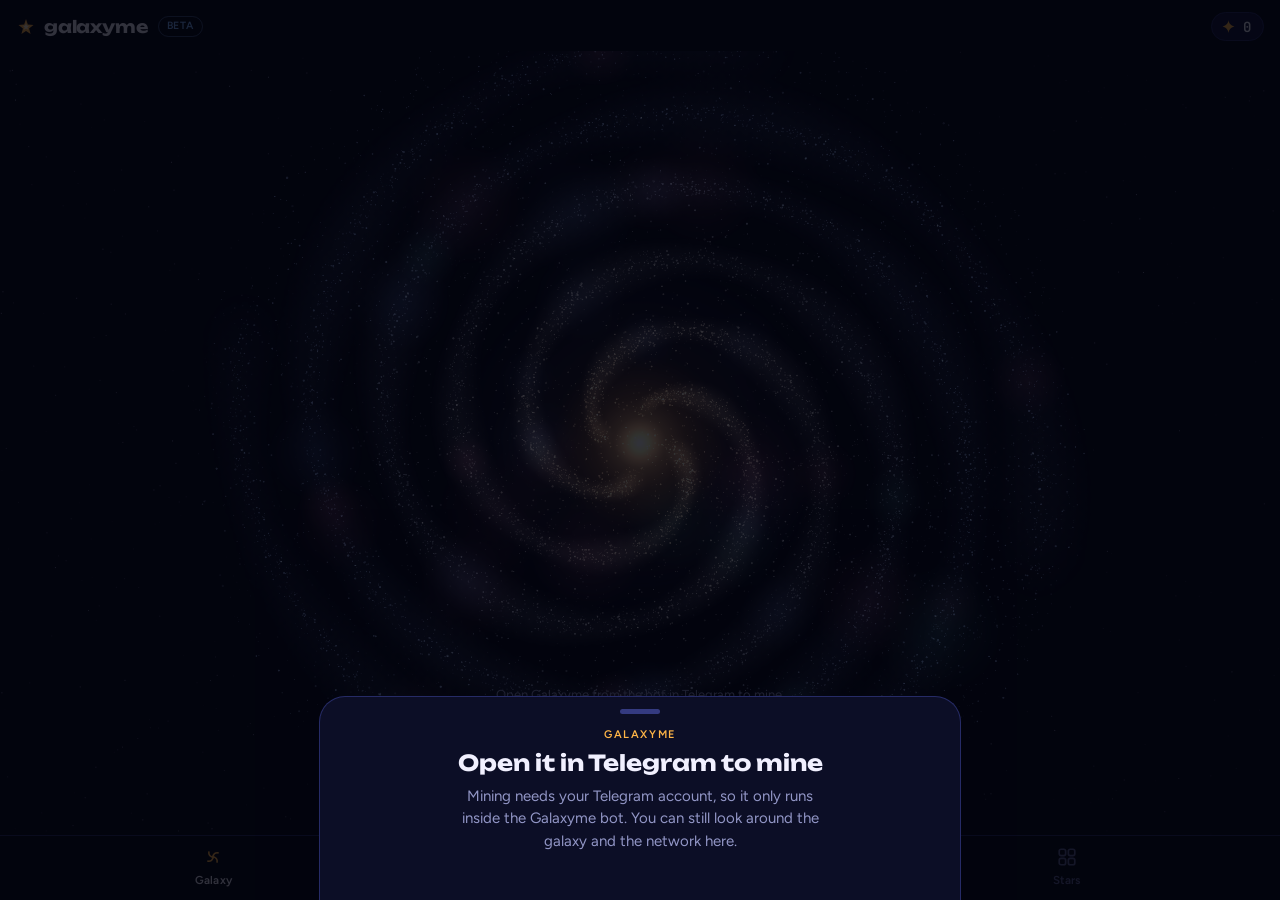
==== commit 0970ca9d: "Keep fancy names intact, share every 30s, poll less so the free plan lasts longer" ====
--- a/public/index.html
+++ b/public/index.html
@@ -803,9 +803,9 @@
   else if(state()==='mining')startSession();   // resume a session that is still running
 })();
 setInterval(()=>{renderRig();if(hashing&&ME&&serverNow()>ME.sessionEnd+2)endSession();},1000);
-setInterval(()=>{if(!document.hidden)syncChain(true);},20000);
-setInterval(()=>{if(!document.hidden&&(view==='net'||hashing))refreshNet();},12000);
-setInterval(()=>{if(!document.hidden)refreshMe();},60000);
+setInterval(()=>{if(!document.hidden)syncChain(true);},60000);   // new blocks also arrive through share replies
+setInterval(()=>{if(!document.hidden&&view==='net')refreshNet();},15000);
+setInterval(()=>{if(!document.hidden&&!hashing)refreshMe();},120000);
 })();
 
 </script>
